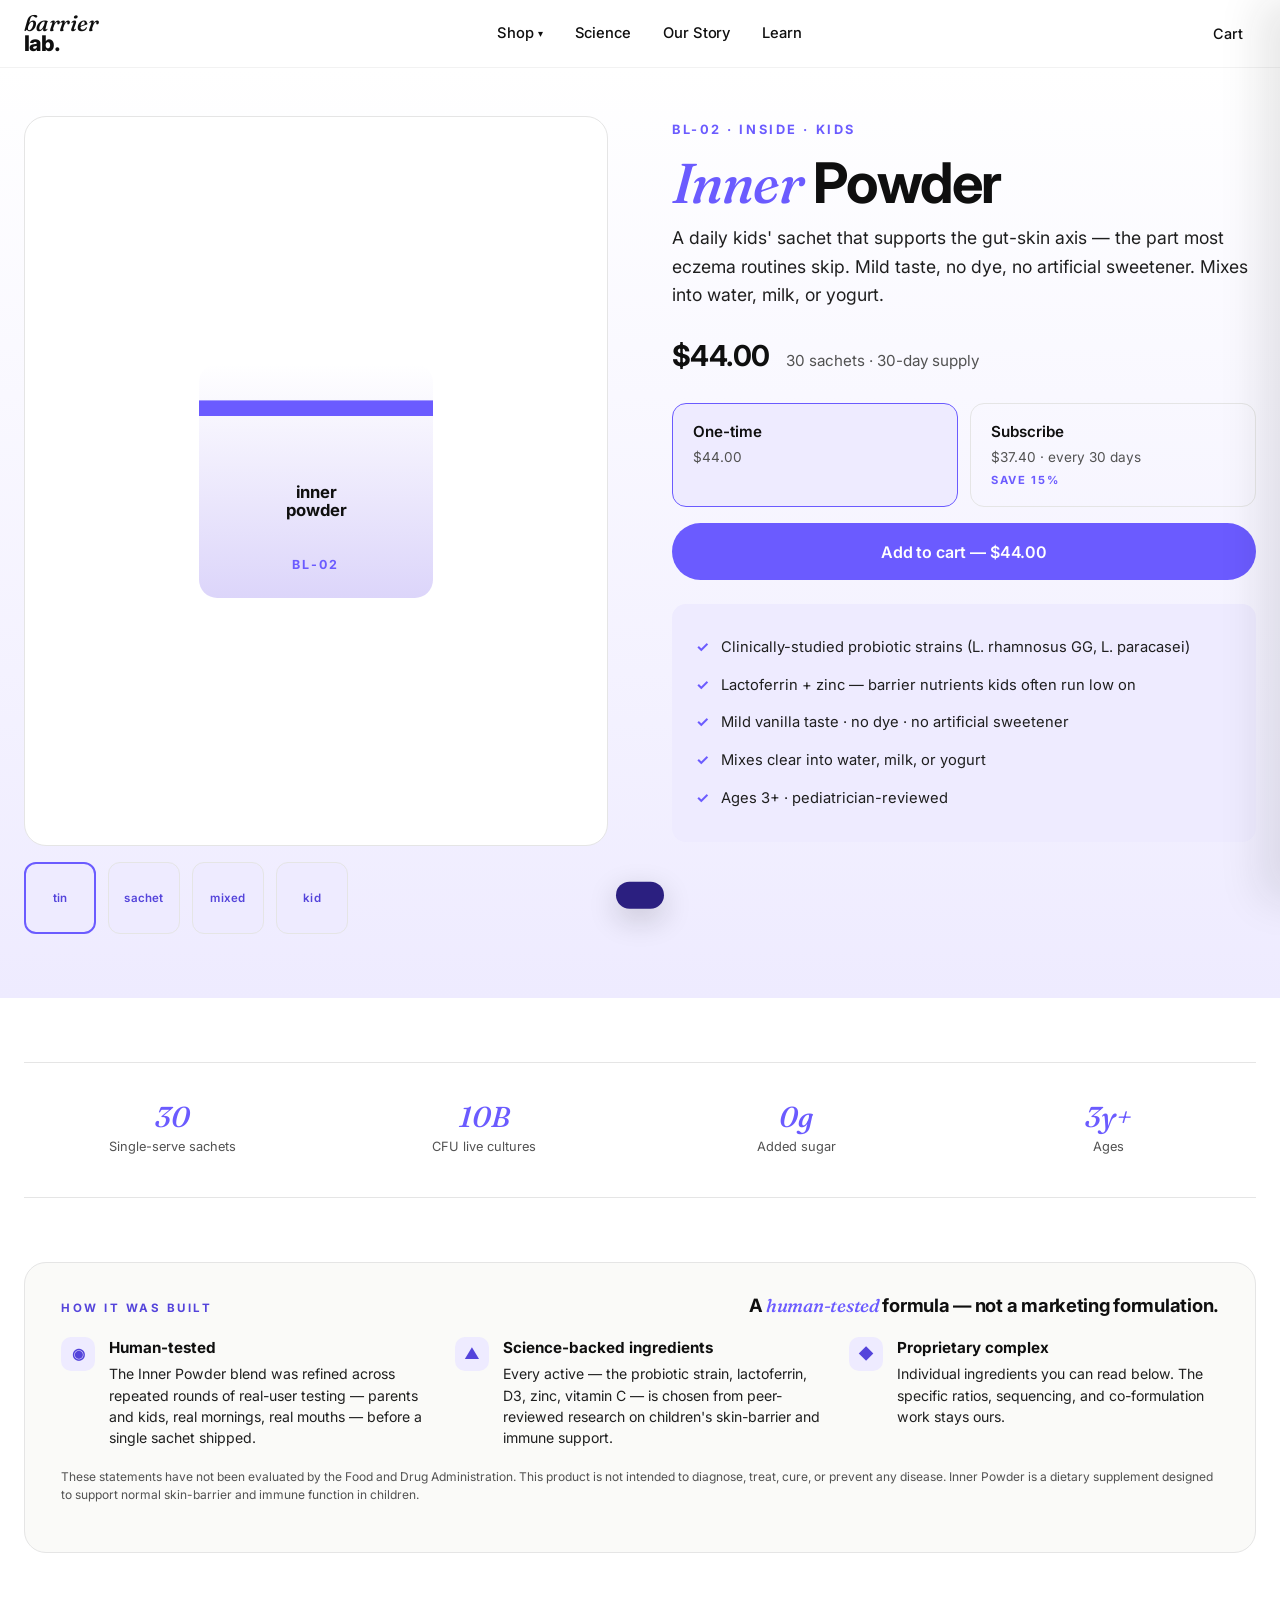
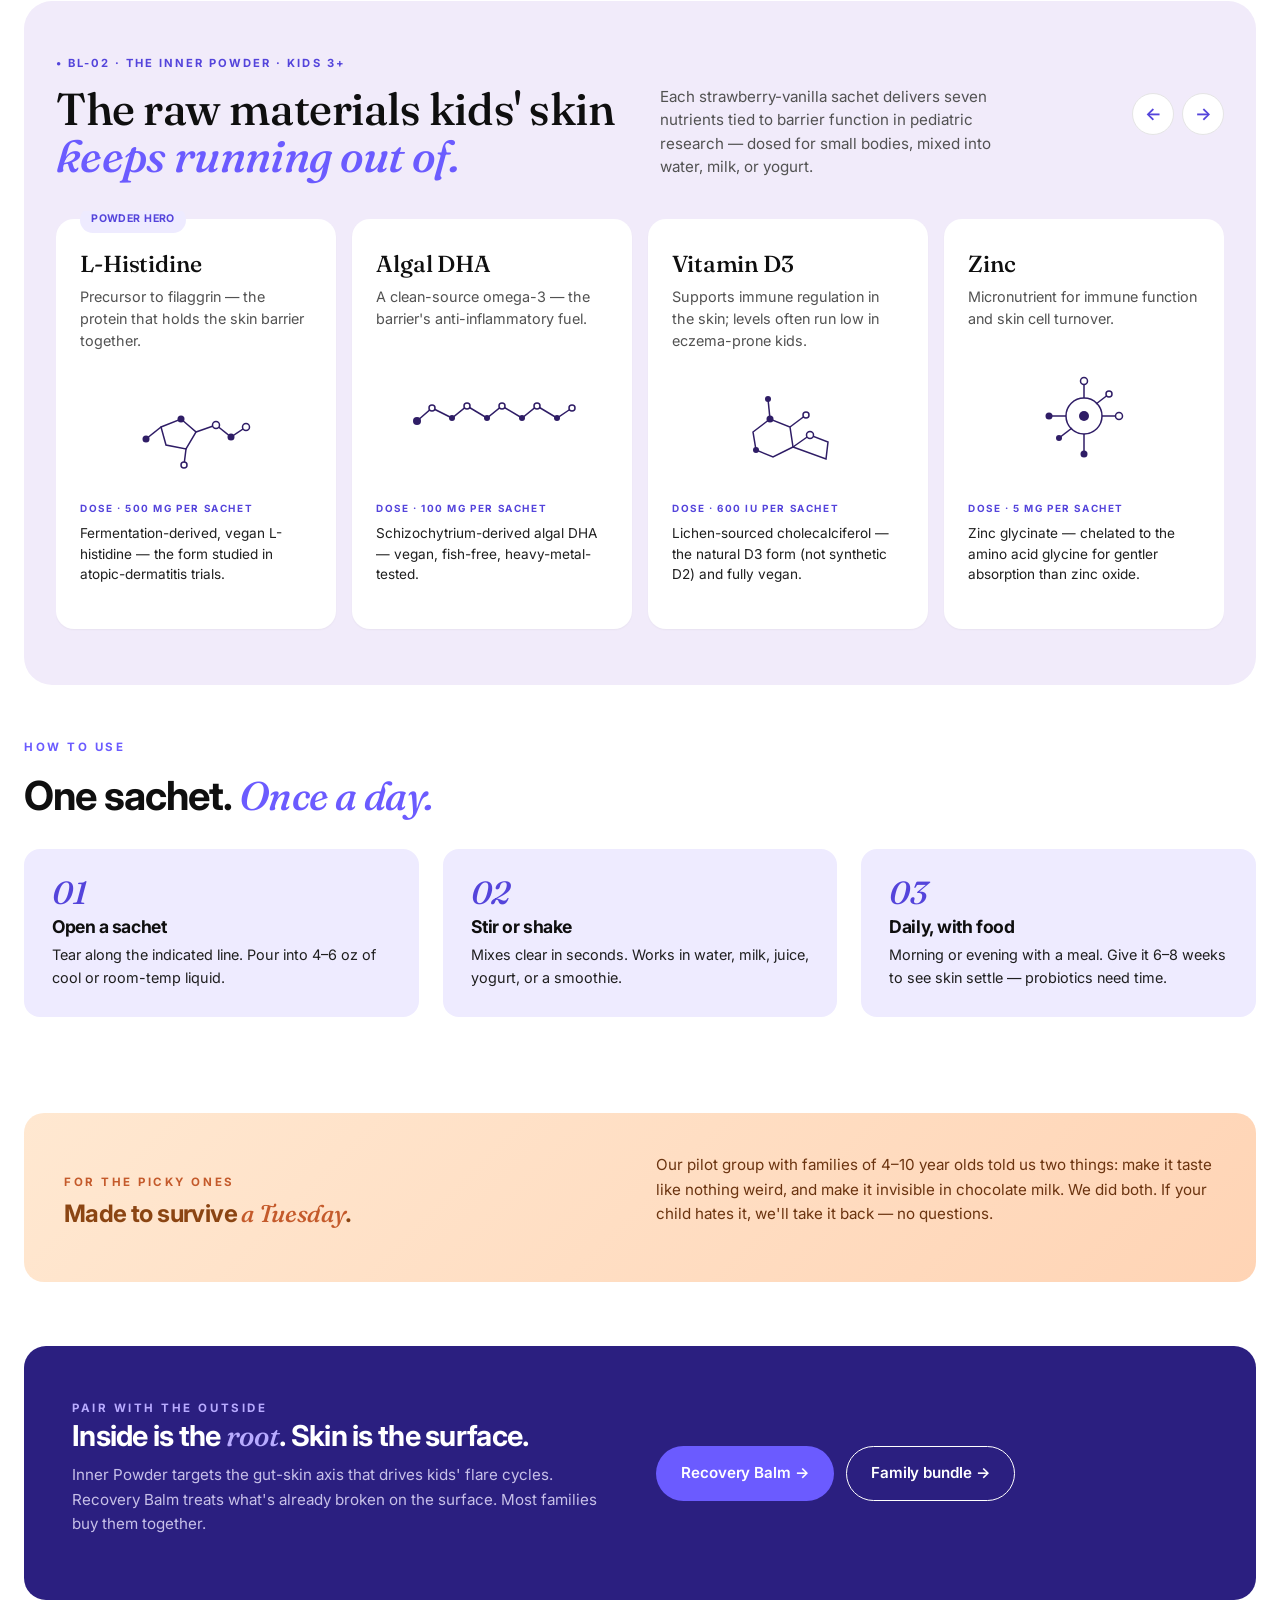
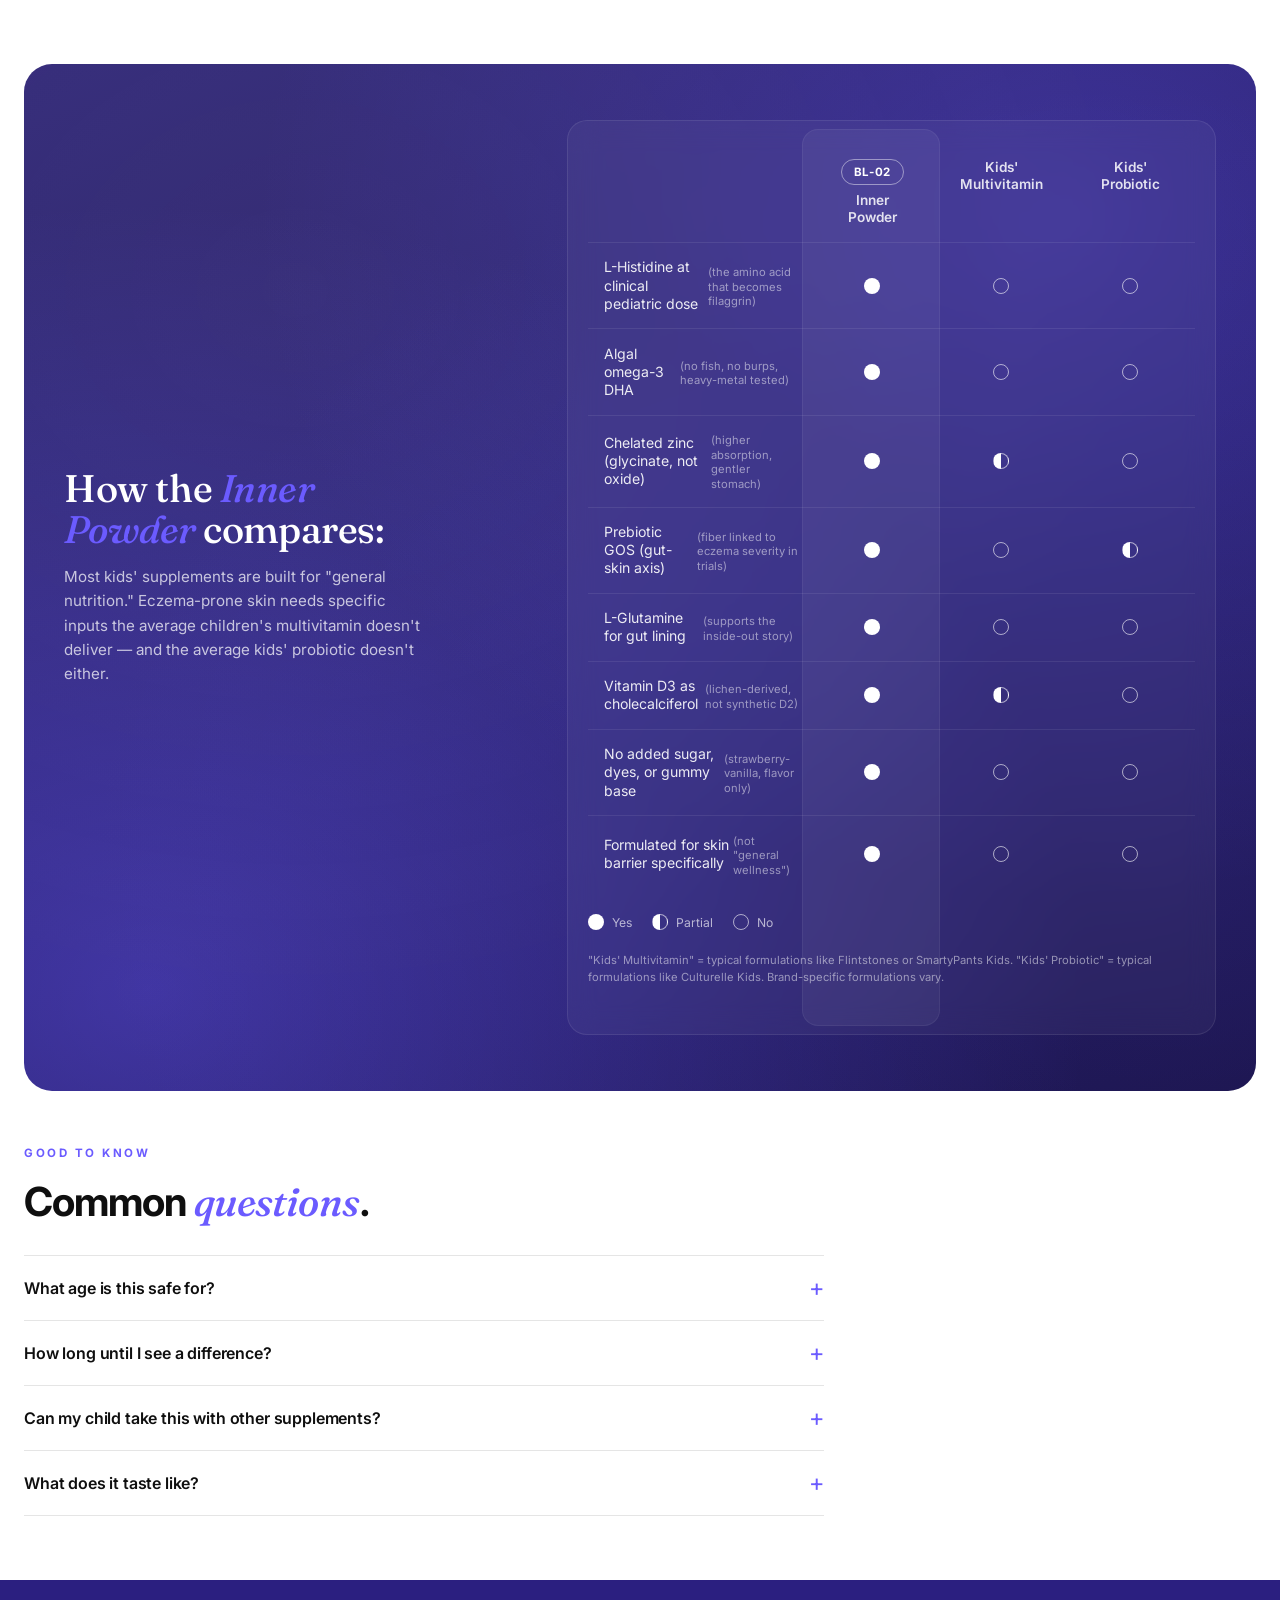
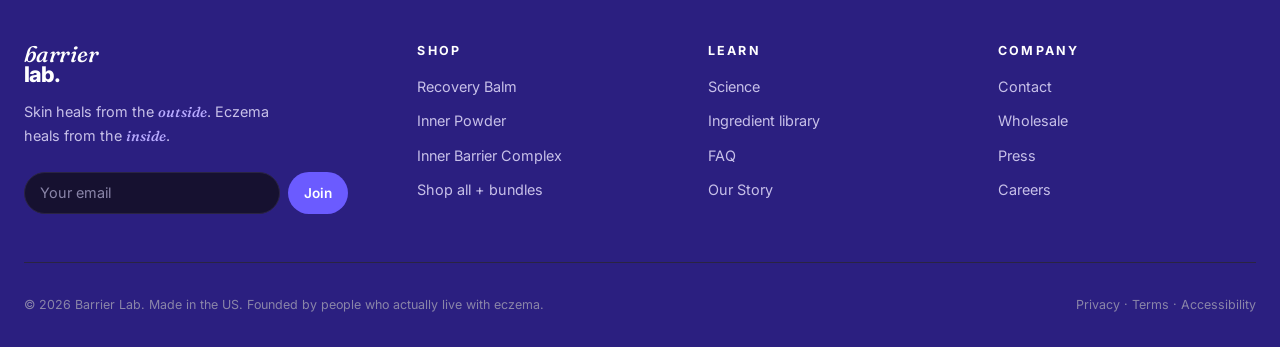
==== inner-powder.html @ 635f3969 "upload with assets folder" ====
<!doctype html>
<html lang="en">
<head>
  <meta charset="utf-8">
  <meta name="viewport" content="width=device-width, initial-scale=1">
  <title>Inner Powder — BL-02 | Barrier Lab</title>
  <meta name="description" content="Inner Powder: 30 single-serve sachets of gut-skin support for kids with eczema-prone skin. Mild taste, no dye, no artificial sweetener.">
  <link rel="icon" type="image/png" href="assets/mark-purple.png">
  <link rel="stylesheet" href="assets/shared.css">
  <style>
    .pdp-hero {
      padding: 3rem 0 4rem;
      background: linear-gradient(180deg, var(--cream) 0%, var(--lavender) 100%);
    }
    .pdp-grid { display: grid; grid-template-columns: 1fr 1fr; gap: 4rem; align-items: start; }
    @media (max-width: 900px) { .pdp-grid { grid-template-columns: 1fr; gap: 2rem; } }

    .pdp-visual-panel {
      background: white;
      border-radius: 22px;
      aspect-ratio: 4 / 5;
      display: flex;
      align-items: center;
      justify-content: center;
      border: 1px solid var(--line);
    }
    .pdp-visual-panel .viz-tin { transform: scale(1.3); }

    .pdp-thumbs { display: flex; gap: 0.75rem; margin-top: 1rem; }
    .pdp-thumb {
      width: 72px; height: 72px; background: var(--lavender);
      border: 1px solid var(--line); border-radius: 12px;
      display: flex; align-items: center; justify-content: center;
      cursor: pointer; font-size: 0.72rem; font-weight: 600;
      color: var(--purple-deep); text-transform: lowercase;
      letter-spacing: 0.02em;
    }
    .pdp-thumb.is-active { border-color: var(--purple); border-width: 2px; }

    .pdp-code { font-size: 0.8rem; font-weight: 700; letter-spacing: 0.2em; color: var(--purple); text-transform: uppercase; }
    .pdp-h1 { font-size: clamp(2.25rem, 4.5vw, 3.5rem); line-height: 1.05; margin: 0.75rem 0; }
    .pdp-h1 em { font-family: 'Fraunces', serif; font-style: italic; font-weight: 500; color: var(--purple); }
    .pdp-subhead { font-size: 1.1rem; color: var(--ink-soft); margin-bottom: 1.5rem; }

    .pdp-price-block { display: flex; align-items: baseline; gap: 1rem; margin-bottom: 1.5rem; }
    .pdp-price { font-size: 1.8rem; font-weight: 700; letter-spacing: -0.02em; }
    .pdp-price-sub { color: var(--muted); font-size: 0.95rem; }

    .pdp-opt { display: grid; grid-template-columns: 1fr 1fr; gap: 0.75rem; margin-bottom: 1rem; }
    .pdp-opt label {
      display: flex; flex-direction: column; gap: 0.2rem;
      padding: 1rem 1.25rem; border: 1.5px solid var(--line);
      border-radius: 14px; cursor: pointer; transition: all 0.15s; position: relative;
    }
    .pdp-opt label:has(input:checked) { border-color: var(--purple); background: var(--lavender); }
    .pdp-opt input { position: absolute; opacity: 0; }
    .pdp-opt .opt-label { font-weight: 600; font-size: 0.95rem; }
    .pdp-opt .opt-price { color: var(--muted); font-size: 0.85rem; }
    .pdp-opt .opt-save { font-size: 0.7rem; color: var(--purple); font-weight: 700; letter-spacing: 0.15em; text-transform: uppercase; }

    .pdp-benefits {
      list-style: none; padding: 1.5rem; margin: 1.5rem 0 0;
      background: var(--lavender); border-radius: 14px;
    }
    .pdp-benefits li { padding: 0.45rem 0; font-size: 0.92rem; color: var(--ink-soft); }
    .pdp-benefits li::before { content: '✓'; color: var(--purple); font-weight: 700; margin-right: 0.75rem; }

    .pdp-strip {
      display: grid; grid-template-columns: repeat(4, 1fr); gap: 1rem;
      padding: 2.5rem 0; border-top: 1px solid var(--line); border-bottom: 1px solid var(--line);
      margin: 4rem 0; text-align: center;
    }
    @media (max-width: 700px) { .pdp-strip { grid-template-columns: repeat(2, 1fr); gap: 1.5rem; } }
    .pdp-strip-item .num {
      font-family: 'Fraunces', serif; font-style: italic; font-weight: 500;
      font-size: 1.8rem; color: var(--purple); line-height: 1;
    }
    .pdp-strip-item .lbl { font-size: 0.8rem; color: var(--muted); margin-top: 0.3rem; }

    .pdp-section { padding: 4rem 0; }
    .pdp-section h2 em { font-family: 'Fraunces', serif; font-style: italic; font-weight: 500; color: var(--purple); }

    .ingredient-grid { display: grid; grid-template-columns: repeat(3, 1fr); gap: 1rem; margin-top: 2rem; }
    @media (max-width: 800px) { .ingredient-grid { grid-template-columns: 1fr; } }
    .ing-card { background: white; border: 1px solid var(--line); border-radius: 16px; padding: 1.5rem; }
    .ing-card h4 { font-size: 1.15rem; font-weight: 700; letter-spacing: -0.01em; color: var(--ink-text); margin: 0.35rem 0 0.5rem; }
    .ing-card p { font-size: 0.9rem; color: var(--muted); margin: 0; }
    .ing-card .role { font-size: 0.7rem; color: var(--purple); letter-spacing: 0.15em; text-transform: uppercase; font-weight: 700; }

    .how-steps { display: grid; grid-template-columns: repeat(3, 1fr); gap: 1.5rem; margin-top: 2rem; }
    @media (max-width: 800px) { .how-steps { grid-template-columns: 1fr; } }
    .how-step { background: var(--lavender); border-radius: 16px; padding: 1.75rem; }
    .how-step .step-num { font-family: 'Fraunces', serif; font-style: italic; font-weight: 500; font-size: 2rem; color: var(--purple-deep); line-height: 1; margin-bottom: 0.5rem; }
    .how-step h4 { font-size: 1.1rem; margin-bottom: 0.4rem; }
    .how-step p { font-size: 0.9rem; color: var(--ink-soft); margin: 0; }

    .pair-callout {
      background: var(--ink); color: var(--cream); border-radius: 22px; padding: 3rem;
      display: grid; grid-template-columns: 1fr 1fr; gap: 2rem; align-items: center; margin: 4rem 0;
    }
    @media (max-width: 800px) { .pair-callout { grid-template-columns: 1fr; } }
    .pair-callout h3 { color: var(--cream); font-size: 1.8rem; margin-bottom: 0.75rem; }
    .pair-callout h3 em { font-family: 'Fraunces', serif; font-style: italic; font-weight: 500; color: var(--purple-light); }
    .pair-callout p { color: #C7C0E8; font-size: 0.95rem; }

    .kids-banner {
      background: linear-gradient(135deg, #FFE8D1 0%, #FFD4B5 100%);
      border-radius: 20px;
      padding: 2.5rem;
      margin: 2rem 0 0;
      display: grid;
      grid-template-columns: 1fr 1fr;
      gap: 2rem;
      align-items: center;
    }
    @media (max-width: 800px) { .kids-banner { grid-template-columns: 1fr; } }
    .kids-banner h3 {
      font-size: 1.5rem;
      color: #8B4513;
    }
    .kids-banner h3 em {
      font-family: 'Fraunces', serif;
      font-style: italic;
      font-weight: 500;
      color: #C45A2B;
    }
    .kids-banner p { color: #6B3410; font-size: 0.95rem; }
  </style>
</head>
<body>

  <section class="pdp-hero">
    <div class="container">
      <div class="pdp-grid">
        <div>
          <div class="pdp-visual-panel">
            <div class="viz-tin">
              <span class="viz-label">inner<br>powder</span>
              <span class="viz-code">BL-02</span>
            </div>
          </div>
          <div class="pdp-thumbs">
            <div class="pdp-thumb is-active">tin</div>
            <div class="pdp-thumb">sachet</div>
            <div class="pdp-thumb">mixed</div>
            <div class="pdp-thumb">kid</div>
          </div>
        </div>

        <div>
          <span class="pdp-code">BL-02 · Inside · Kids</span>
          <h1 class="pdp-h1"><em>Inner</em> Powder</h1>
          <p class="pdp-subhead">A daily kids' sachet that supports the gut-skin axis — the part most eczema routines skip. Mild taste, no dye, no artificial sweetener. Mixes into water, milk, or yogurt.</p>

          <div class="pdp-price-block">
            <span class="pdp-price" id="pdpPrice">$44.00</span>
            <span class="pdp-price-sub">30 sachets · 30-day supply</span>
          </div>

          <div class="pdp-opt">
            <label>
              <input type="radio" name="sub" value="once" checked>
              <span class="opt-label">One-time</span>
              <span class="opt-price">$44.00</span>
            </label>
            <label>
              <input type="radio" name="sub" value="subscribe">
              <span class="opt-label">Subscribe</span>
              <span class="opt-price">$37.40 · every 30 days</span>
              <span class="opt-save">Save 15%</span>
            </label>
          </div>

          <button class="btn btn-primary btn-full btn-lg js-add-to-cart" data-sku="bl-02" id="pdpAdd">Add to cart — $44.00</button>

          <ul class="pdp-benefits">
            <li>Clinically-studied probiotic strains (L. rhamnosus GG, L. paracasei)</li>
            <li>Lactoferrin + zinc — barrier nutrients kids often run low on</li>
            <li>Mild vanilla taste · no dye · no artificial sweetener</li>
            <li>Mixes clear into water, milk, or yogurt</li>
            <li>Ages 3+ · pediatrician-reviewed</li>
          </ul>
        </div>
      </div>
    </div>
  </section>

  <section>
    <div class="container">

      <div class="pdp-strip">
        <div class="pdp-strip-item"><div class="num">30</div><div class="lbl">Single-serve sachets</div></div>
        <div class="pdp-strip-item"><div class="num">10B</div><div class="lbl">CFU live cultures</div></div>
        <div class="pdp-strip-item"><div class="num">0g</div><div class="lbl">Added sugar</div></div>
        <div class="pdp-strip-item"><div class="num">3y+</div><div class="lbl">Ages</div></div>
      </div>

      <!-- Trust strip — how the formula was developed -->
      <div class="trust-strip">
        <div class="trust-head">
          <span class="kicker">How it was built</span>
          <h3>A <em>human-tested</em> formula — not a marketing formulation.</h3>
        </div>
        <div class="trust-grid">
          <div class="trust-cell">
            <div class="ic">◉</div>
            <div class="body">
              <strong>Human-tested</strong>
              The Inner Powder blend was refined across repeated rounds of real-user testing — parents and kids, real mornings, real mouths — before a single sachet shipped.
            </div>
          </div>
          <div class="trust-cell">
            <div class="ic">▲</div>
            <div class="body">
              <strong>Science-backed ingredients</strong>
              Every active — the probiotic strain, lactoferrin, D3, zinc, vitamin C — is chosen from peer-reviewed research on children's skin-barrier and immune support.
            </div>
          </div>
          <div class="trust-cell">
            <div class="ic">◆</div>
            <div class="body">
              <strong>Proprietary complex</strong>
              Individual ingredients you can read below. The specific ratios, sequencing, and co-formulation work stays ours.
            </div>
          </div>
        </div>
        <p class="trust-foot">These statements have not been evaluated by the Food and Drug Administration. This product is not intended to diagnose, treat, cure, or prevent any disease. Inner Powder is a dietary supplement designed to support normal skin-barrier and immune function in children.</p>
      </div>

      <!-- Ingredient grid — horizontal-scroll molecule rail (BL-02) -->
      <div class="ing-scroll is-inside">
        <div class="ing-scroll-head">
          <div>
            <span class="ing-kicker">• BL-02 · The Inner Powder · Kids 3+</span>
            <h2>The raw materials kids' skin <em>keeps running out of.</em></h2>
          </div>
          <p>Each strawberry-vanilla sachet delivers seven nutrients tied to barrier function in pediatric research — dosed for small bodies, mixed into water, milk, or yogurt.</p>
          <div class="ing-scroll-controls">
            <button class="ing-scroll-btn" data-rail="ingTrackBL02" data-dir="-1" aria-label="Scroll left">←</button>
            <button class="ing-scroll-btn" data-rail="ingTrackBL02" data-dir="1" aria-label="Scroll right">→</button>
          </div>
        </div>

        <div class="ing-scroll-track" id="ingTrackBL02">
          <!-- 1. L-Histidine -->
          <div class="ing-mol-card">
            <span class="ing-top-tag">Powder Hero</span>
            <h3>L-Histidine</h3>
            <p class="ing-desc">Precursor to filaggrin — the protein that holds the skin barrier together.</p>
            <div class="mol-stage">
              <svg viewBox="0 0 180 100" width="100%" height="100">
                <g fill="none" stroke-width="1.5">
                  <polygon class="mol-stroke" points="55,50 75,42 90,55 80,72 60,68" fill="#fff"/>
                  <line class="mol-stroke" x1="90" y1="55" x2="110" y2="48"/>
                  <line class="mol-stroke" x1="110" y1="48" x2="125" y2="60"/>
                  <line class="mol-stroke" x1="125" y1="60" x2="140" y2="50"/>
                  <line class="mol-stroke" x1="55" y1="50" x2="40" y2="62"/>
                  <line class="mol-stroke" x1="80" y1="72" x2="78" y2="88"/>
                </g>
                <g>
                  <circle class="mol-fill" cx="75" cy="42" r="3.5"/>
                  <circle class="mol-fill-hollow" cx="110" cy="48" r="3.5"/>
                  <circle class="mol-fill" cx="125" cy="60" r="3.5"/>
                  <circle class="mol-fill-hollow" cx="140" cy="50" r="3.5"/>
                  <circle class="mol-fill" cx="40" cy="62" r="3.5"/>
                  <circle class="mol-fill-hollow" cx="78" cy="88" r="3"/>
                </g>
              </svg>
            </div>
            <p class="ing-label">Dose · 500 mg per sachet</p>
            <p class="ing-form">Fermentation-derived, vegan L-histidine — the form studied in atopic-dermatitis trials.</p>
          </div>

          <!-- 2. Algal DHA -->
          <div class="ing-mol-card">
            <h3>Algal DHA</h3>
            <p class="ing-desc">A clean-source omega-3 — the barrier's anti-inflammatory fuel.</p>
            <div class="mol-stage">
              <svg viewBox="0 0 180 100" width="100%" height="100">
                <g fill="none" stroke-width="1.5">
                  <path class="mol-stroke" d="M15 55 L30 42 L50 52 L65 40 L85 52 L100 40 L120 52 L135 40 L155 52 L170 42" />
                </g>
                <g>
                  <circle class="mol-fill" cx="15" cy="55" r="4"/>
                  <circle class="mol-fill-hollow" cx="30" cy="42" r="3"/>
                  <circle class="mol-fill" cx="50" cy="52" r="3"/>
                  <circle class="mol-fill-hollow" cx="65" cy="40" r="3"/>
                  <circle class="mol-fill" cx="85" cy="52" r="3"/>
                  <circle class="mol-fill-hollow" cx="100" cy="40" r="3"/>
                  <circle class="mol-fill" cx="120" cy="52" r="3"/>
                  <circle class="mol-fill-hollow" cx="135" cy="40" r="3"/>
                  <circle class="mol-fill" cx="155" cy="52" r="3"/>
                  <circle class="mol-fill-hollow" cx="170" cy="42" r="3"/>
                </g>
              </svg>
            </div>
            <p class="ing-label">Dose · 100 mg per sachet</p>
            <p class="ing-form">Schizochytrium-derived algal DHA — vegan, fish-free, heavy-metal-tested.</p>
          </div>

          <!-- 3. Vitamin D3 -->
          <div class="ing-mol-card">
            <h3>Vitamin D3</h3>
            <p class="ing-desc">Supports immune regulation in the skin; levels often run low in eczema-prone kids.</p>
            <div class="mol-stage">
              <svg viewBox="0 0 180 100" width="100%" height="100">
                <g fill="none" stroke-width="1.5">
                  <polygon class="mol-stroke" points="55,55 72,42 92,50 95,70 75,80 58,73" fill="#fff"/>
                  <polygon class="mol-stroke" points="95,70 112,58 130,65 128,82" fill="#fff"/>
                  <line class="mol-stroke" x1="72" y1="42" x2="70" y2="22"/>
                  <line class="mol-stroke" x1="92" y1="50" x2="108" y2="38"/>
                </g>
                <g>
                  <circle class="mol-fill" cx="72" cy="42" r="3.5"/>
                  <circle class="mol-fill-hollow" cx="112" cy="58" r="3.5"/>
                  <circle class="mol-fill" cx="70" cy="22" r="3"/>
                  <circle class="mol-fill-hollow" cx="108" cy="38" r="3"/>
                  <circle class="mol-fill" cx="58" cy="73" r="3"/>
                </g>
              </svg>
            </div>
            <p class="ing-label">Dose · 600 IU per sachet</p>
            <p class="ing-form">Lichen-sourced cholecalciferol — the natural D3 form (not synthetic D2) and fully vegan.</p>
          </div>

          <!-- 4. Zinc -->
          <div class="ing-mol-card">
            <h3>Zinc</h3>
            <p class="ing-desc">Micronutrient for immune function and skin cell turnover.</p>
            <div class="mol-stage">
              <svg viewBox="0 0 180 100" width="100%" height="100">
                <g fill="none" stroke-width="1.5">
                  <circle class="mol-stroke" cx="90" cy="50" r="18"/>
                  <line class="mol-stroke" x1="90" y1="32" x2="90" y2="15"/>
                  <line class="mol-stroke" x1="90" y1="68" x2="90" y2="88"/>
                  <line class="mol-stroke" x1="72" y1="50" x2="55" y2="50"/>
                  <line class="mol-stroke" x1="108" y1="50" x2="125" y2="50"/>
                  <line class="mol-stroke" x1="102" y1="38" x2="115" y2="28"/>
                  <line class="mol-stroke" x1="78" y1="62" x2="65" y2="72"/>
                </g>
                <g>
                  <circle class="mol-fill" cx="90" cy="50" r="5"/>
                  <circle class="mol-fill-hollow" cx="90" cy="15" r="3.5"/>
                  <circle class="mol-fill" cx="55" cy="50" r="3.5"/>
                  <circle class="mol-fill-hollow" cx="125" cy="50" r="3.5"/>
                  <circle class="mol-fill" cx="90" cy="88" r="3.5"/>
                  <circle class="mol-fill-hollow" cx="115" cy="28" r="3"/>
                  <circle class="mol-fill" cx="65" cy="72" r="3"/>
                </g>
              </svg>
            </div>
            <p class="ing-label">Dose · 5 mg per sachet</p>
            <p class="ing-form">Zinc glycinate — chelated to the amino acid glycine for gentler absorption than zinc oxide.</p>
          </div>

          <!-- 5. Biotin -->
          <div class="ing-mol-card">
            <h3>Biotin</h3>
            <p class="ing-desc">B-vitamin involved in the fatty acid synthesis the skin uses for barrier lipids.</p>
            <div class="mol-stage">
              <svg viewBox="0 0 180 100" width="100%" height="100">
                <g fill="none" stroke-width="1.5">
                  <polygon class="mol-stroke" points="50,55 65,40 85,40 90,58 78,75 60,72" fill="#fff"/>
                  <line class="mol-stroke" x1="90" y1="58" x2="110" y2="55"/>
                  <line class="mol-stroke" x1="110" y1="55" x2="128" y2="45"/>
                  <line class="mol-stroke" x1="128" y1="45" x2="148" y2="55"/>
                  <line class="mol-stroke" x1="148" y1="55" x2="165" y2="48"/>
                </g>
                <g>
                  <circle class="mol-fill" cx="65" cy="40" r="3.5"/>
                  <circle class="mol-fill-hollow" cx="85" cy="40" r="3.5"/>
                  <circle class="mol-fill" cx="110" cy="55" r="3.5"/>
                  <circle class="mol-fill-hollow" cx="128" cy="45" r="3.5"/>
                  <circle class="mol-fill" cx="148" cy="55" r="3.5"/>
                  <circle class="mol-fill-hollow" cx="165" cy="48" r="3.5"/>
                </g>
              </svg>
            </div>
            <p class="ing-label">Dose · 75 mcg per sachet</p>
            <p class="ing-form">D-biotin — the naturally active isomer, at a pediatric dose (not the megadoses in beauty gummies).</p>
          </div>

          <!-- 6. L-Glutamine -->
          <div class="ing-mol-card">
            <h3>L-Glutamine</h3>
            <p class="ing-desc">The gut lining's favorite amino acid — supports the skin-gut axis.</p>
            <div class="mol-stage">
              <svg viewBox="0 0 180 100" width="100%" height="100">
                <g fill="none" stroke-width="1.5">
                  <line class="mol-stroke" x1="30" y1="50" x2="50" y2="40"/>
                  <line class="mol-stroke" x1="50" y1="40" x2="70" y2="52"/>
                  <line class="mol-stroke" x1="70" y1="52" x2="90" y2="40"/>
                  <line class="mol-stroke" x1="90" y1="40" x2="110" y2="52"/>
                  <line class="mol-stroke" x1="110" y1="52" x2="130" y2="40"/>
                  <line class="mol-stroke" x1="130" y1="40" x2="150" y2="52"/>
                  <line class="mol-stroke" x1="70" y1="52" x2="70" y2="72"/>
                  <line class="mol-stroke" x1="110" y1="52" x2="110" y2="30"/>
                </g>
                <g>
                  <circle class="mol-fill-hollow" cx="30" cy="50" r="3.5"/>
                  <circle class="mol-fill" cx="50" cy="40" r="3.5"/>
                  <circle class="mol-fill-hollow" cx="70" cy="52" r="3.5"/>
                  <circle class="mol-fill" cx="90" cy="40" r="3.5"/>
                  <circle class="mol-fill-hollow" cx="110" cy="52" r="3.5"/>
                  <circle class="mol-fill" cx="130" cy="40" r="3.5"/>
                  <circle class="mol-fill-hollow" cx="150" cy="52" r="3.5"/>
                  <circle class="mol-fill" cx="70" cy="72" r="3"/>
                  <circle class="mol-fill-hollow" cx="110" cy="30" r="3"/>
                </g>
              </svg>
            </div>
            <p class="ing-label">Dose · 250 mg per sachet</p>
            <p class="ing-form">Fermentation-derived, vegan L-glutamine — the free-form version absorbed straight from the gut.</p>
          </div>

          <!-- 7. Prebiotic GOS -->
          <div class="ing-mol-card">
            <h3>Prebiotic GOS</h3>
            <p class="ing-desc">Galacto-oligosaccharides — food for the friendly gut bacteria linked to eczema severity.</p>
            <div class="mol-stage">
              <svg viewBox="0 0 180 100" width="100%" height="100">
                <g fill="none" stroke-width="1.5">
                  <polygon class="mol-stroke" points="30,55 45,42 62,48 64,66 48,76 32,70" fill="#fff"/>
                  <polygon class="mol-stroke" points="64,66 80,54 96,62 96,80 80,88 66,82" fill="#fff"/>
                  <polygon class="mol-stroke" points="96,62 112,50 128,58 128,76 112,84 96,80" fill="#fff"/>
                  <polygon class="mol-stroke" points="128,58 144,46 160,54" fill="#fff"/>
                </g>
                <g>
                  <circle class="mol-fill" cx="45" cy="42" r="3"/>
                  <circle class="mol-fill-hollow" cx="80" cy="54" r="3"/>
                  <circle class="mol-fill" cx="112" cy="50" r="3"/>
                  <circle class="mol-fill-hollow" cx="144" cy="46" r="3"/>
                </g>
              </svg>
            </div>
            <p class="ing-label">Dose · 2 g per sachet</p>
            <p class="ing-form">Short-chain GOS — the same prebiotic fiber found in human breast milk.</p>
          </div>
        </div>
      </div>

      <div class="pdp-section" style="padding-top:0;">
        <span class="kicker">How to use</span>
        <h2 style="margin-top:1rem;">One sachet. <em>Once a day.</em></h2>
        <div class="how-steps">
          <div class="how-step">
            <div class="step-num">01</div>
            <h4>Open a sachet</h4>
            <p>Tear along the indicated line. Pour into 4–6 oz of cool or room-temp liquid.</p>
          </div>
          <div class="how-step">
            <div class="step-num">02</div>
            <h4>Stir or shake</h4>
            <p>Mixes clear in seconds. Works in water, milk, juice, yogurt, or a smoothie.</p>
          </div>
          <div class="how-step">
            <div class="step-num">03</div>
            <h4>Daily, with food</h4>
            <p>Morning or evening with a meal. Give it 6–8 weeks to see skin settle — probiotics need time.</p>
          </div>
        </div>
      </div>

      <!-- Kids safety/taste reassurance -->
      <div class="kids-banner">
        <div>
          <span class="kicker" style="color:#C45A2B;">For the picky ones</span>
          <h3 style="margin-top:0.5rem;">Made to survive <em>a Tuesday</em>.</h3>
        </div>
        <div>
          <p>Our pilot group with families of 4–10 year olds told us two things: make it taste like nothing weird, and make it invisible in chocolate milk. We did both. If your child hates it, we'll take it back — no questions.</p>
        </div>
      </div>

      <!-- Pair with outside -->
      <div class="pair-callout">
        <div>
          <span class="kicker" style="color:var(--purple-light);">Pair with the outside</span>
          <h3>Inside is the <em>root</em>. Skin is the surface.</h3>
          <p>Inner Powder targets the gut-skin axis that drives kids' flare cycles. Recovery Balm treats what's already broken on the surface. Most families buy them together.</p>
        </div>
        <div style="display:flex; gap:0.75rem; flex-wrap:wrap;">
          <a href="recovery-balm.html" class="btn btn-primary">Recovery Balm →</a>
          <a href="shop.html" class="btn btn-outline" style="color:var(--cream); border-color:var(--cream);">Family bundle →</a>
        </div>
      </div>

      <!-- How the Inner Powder compares -->
      <section class="cmp-stage" style="background:
          radial-gradient(ellipse at 85% 15%, rgba(107,91,255,0.30), transparent 55%),
          radial-gradient(ellipse at 10% 90%, rgba(107,91,255,0.45), transparent 60%),
          linear-gradient(160deg, #322878 0%, #211A5E 55%, #150F3F 100%);">
        <div class="cmp-top">
          <div>
            <h2 class="cmp-title">How the <em>Inner<br/>Powder</em> compares:</h2>
            <p class="cmp-lead">Most kids' supplements are built for "general nutrition." Eczema-prone skin needs specific inputs the average children's multivitamin doesn't deliver — and the average kids' probiotic doesn't either.</p>
          </div>
          <div class="cmp-panel">
            <div class="cmp-highlight-col" style="left: calc(1.7/4.7 * 100%); right: calc(2/4.7 * 100%); top: 0.5rem; bottom: 0.5rem;"></div>
            <div class="cmp-grid">
              <div class="cmp-head cmp-head--label">&nbsp;</div>
              <div class="cmp-head">
                <span class="cmp-chip">BL-02</span>
                <div style="margin-top:0.45rem;">Inner<br/>Powder</div>
              </div>
              <div class="cmp-head">Kids'<br/>Multivitamin</div>
              <div class="cmp-head">Kids'<br/>Probiotic</div>

              <div class="cmp-row">
                <div class="cmp-cell cmp-cell--label">L-Histidine at clinical pediatric dose <small>(the amino acid that becomes filaggrin)</small></div>
                <div class="cmp-cell"><span class="cmp-dot yes"></span></div>
                <div class="cmp-cell"><span class="cmp-dot no"></span></div>
                <div class="cmp-cell"><span class="cmp-dot no"></span></div>
              </div>
              <div class="cmp-row">
                <div class="cmp-cell cmp-cell--label">Algal omega-3 DHA <small>(no fish, no burps, heavy-metal tested)</small></div>
                <div class="cmp-cell"><span class="cmp-dot yes"></span></div>
                <div class="cmp-cell"><span class="cmp-dot no"></span></div>
                <div class="cmp-cell"><span class="cmp-dot no"></span></div>
              </div>
              <div class="cmp-row">
                <div class="cmp-cell cmp-cell--label">Chelated zinc (glycinate, not oxide) <small>(higher absorption, gentler stomach)</small></div>
                <div class="cmp-cell"><span class="cmp-dot yes"></span></div>
                <div class="cmp-cell"><span class="cmp-dot partial"></span></div>
                <div class="cmp-cell"><span class="cmp-dot no"></span></div>
              </div>
              <div class="cmp-row">
                <div class="cmp-cell cmp-cell--label">Prebiotic GOS (gut-skin axis) <small>(fiber linked to eczema severity in trials)</small></div>
                <div class="cmp-cell"><span class="cmp-dot yes"></span></div>
                <div class="cmp-cell"><span class="cmp-dot no"></span></div>
                <div class="cmp-cell"><span class="cmp-dot partial"></span></div>
              </div>
              <div class="cmp-row">
                <div class="cmp-cell cmp-cell--label">L-Glutamine for gut lining <small>(supports the inside-out story)</small></div>
                <div class="cmp-cell"><span class="cmp-dot yes"></span></div>
                <div class="cmp-cell"><span class="cmp-dot no"></span></div>
                <div class="cmp-cell"><span class="cmp-dot no"></span></div>
              </div>
              <div class="cmp-row">
                <div class="cmp-cell cmp-cell--label">Vitamin D3 as cholecalciferol <small>(lichen-derived, not synthetic D2)</small></div>
                <div class="cmp-cell"><span class="cmp-dot yes"></span></div>
                <div class="cmp-cell"><span class="cmp-dot partial"></span></div>
                <div class="cmp-cell"><span class="cmp-dot no"></span></div>
              </div>
              <div class="cmp-row">
                <div class="cmp-cell cmp-cell--label">No added sugar, dyes, or gummy base <small>(strawberry-vanilla, flavor only)</small></div>
                <div class="cmp-cell"><span class="cmp-dot yes"></span></div>
                <div class="cmp-cell"><span class="cmp-dot no"></span></div>
                <div class="cmp-cell"><span class="cmp-dot no"></span></div>
              </div>
              <div class="cmp-row">
                <div class="cmp-cell cmp-cell--label">Formulated for skin barrier specifically <small>(not "general wellness")</small></div>
                <div class="cmp-cell"><span class="cmp-dot yes"></span></div>
                <div class="cmp-cell"><span class="cmp-dot no"></span></div>
                <div class="cmp-cell"><span class="cmp-dot no"></span></div>
              </div>
            </div>
            <div class="cmp-legend">
              <span class="cmp-legend-item"><span class="cmp-dot yes"></span>Yes</span>
              <span class="cmp-legend-item"><span class="cmp-dot partial"></span>Partial</span>
              <span class="cmp-legend-item"><span class="cmp-dot no"></span>No</span>
            </div>
            <p class="cmp-foot">"Kids' Multivitamin" = typical formulations like Flintstones or SmartyPants Kids. "Kids' Probiotic" = typical formulations like Culturelle Kids. Brand-specific formulations vary.</p>
          </div>
        </div>
      </section>

      <div class="pdp-section" style="padding-top:0;">
        <span class="kicker">Good to know</span>
        <h2 style="margin-top:1rem;">Common <em>questions</em>.</h2>
        <div style="max-width:800px; margin-top:2rem;">
          <div class="acc-item">
            <button class="acc-btn">What age is this safe for? <span class="acc-icon">+</span></button>
            <div class="acc-content"><p>Ages 3 and up. Under 3, please talk to your pediatrician — we have a lower-dose formula in development and recommend medical supervision for infants and toddlers.</p></div>
          </div>
          <div class="acc-item">
            <button class="acc-btn">How long until I see a difference? <span class="acc-icon">+</span></button>
            <div class="acc-content"><p>In the clinical literature on LGG + lactoferrin in pediatric eczema, most parents notice fewer flare-ups after 6–8 weeks of daily use. Probiotics take time to colonize — this isn't a rescue product, it's a daily routine.</p></div>
          </div>
          <div class="acc-item">
            <button class="acc-btn">Can my child take this with other supplements? <span class="acc-icon">+</span></button>
            <div class="acc-content"><p>Yes, in almost all cases. If your child is on antibiotics, we recommend spacing them at least 2 hours apart. Always check with your pediatrician if you have specific concerns.</p></div>
          </div>
          <div class="acc-item">
            <button class="acc-btn">What does it taste like? <span class="acc-icon">+</span></button>
            <div class="acc-content"><p>A very mild vanilla. No added sugar, no stevia, no artificial sweetener. Most kids don't notice when mixed into milk, juice, or a smoothie.</p></div>
          </div>
        </div>
      </div>

    </div>
  </section>

  <script src="assets/shared.js"></script>
  <script>
    const radios = document.querySelectorAll('input[name=sub]');
    const priceEl = document.getElementById('pdpPrice');
    const addBtn = document.getElementById('pdpAdd');
    radios.forEach(r => r.addEventListener('change', () => {
      const sub = document.querySelector('input[name=sub]:checked').value === 'subscribe';
      priceEl.textContent = sub ? '$37.40' : '$44.00';
      addBtn.textContent = sub ? 'Add to cart — $37.40 / mo' : 'Add to cart — $44.00';
      addBtn.dataset.subscribe = sub ? 'true' : 'false';
    }));

    // Wire ingredient-scroll prev/next buttons
    document.querySelectorAll('.ing-scroll-btn').forEach(btn => {
      btn.addEventListener('click', () => {
        const track = document.getElementById(btn.dataset.rail);
        if (!track) return;
        const dir = Number(btn.dataset.dir);
        track.scrollBy({ left: dir * (track.clientWidth * 0.85), behavior: 'smooth' });
      });
    });
  </script>
</body>
</html>
---- assets/shared.css ----
/* =======================================================================
   Barrier Lab — Shared stylesheet (v2)
   Used by every page. Edit here to change the whole site.

   Typography rules (tightened):
   - Body copy, buttons, UI, product names  → Inter
   - Serif italic (Fraunces) reserved for:
       (a) Wordmark "barrier"
       (b) One or two emphasis words in big hero headlines
       (c) Decorative numbers (stats)
   - Never use italic serif inside buttons, small copy, thumbnails,
     product tags, or stats smaller than 1.5rem.
   ======================================================================= */

@import url('https://fonts.googleapis.com/css2?family=Fraunces:ital,wght@0,400;0,500;0,600;1,400;1,500;1,600&family=Inter:wght@400;500;600;700;800&display=swap');

:root {
  /* ------------------------------------------------------------
     V2 color system · based on 00-color-swatch guide
     Raw ramps first, then semantic tokens, then legacy aliases.
     ------------------------------------------------------------ */

  /* RAW · Indigo ramp (brand) */
  --ind-50:  #F6F4FF;
  --ind-100: #EEEBFF;
  --ind-200: #DBD4FF;
  --ind-300: #B8ABFF;
  --ind-400: #947EFF;
  --ind-500: #7C6BFF;
  --ind-600: #6B5BFF; /* PRIMARY */
  --ind-700: #5444DB;
  --ind-800: #3F30B0;
  --ind-900: #2B1F80;

  /* RAW · Ink ramp (warm-leaning neutrals) */
  --neut-50:  #FAFAFA;
  --neut-100: #F2F2F2;
  --neut-200: #E5E5E5;
  --neut-300: #D1D1D1;
  --neut-400: #A3A3A3;
  --neut-500: #737373;
  --neut-600: #525252;
  --neut-700: #333333;
  --neut-800: #1A1A1A;
  --neut-900: #0F0F0F;

  /* SEMANTIC · Surfaces */
  --color-bg-default:      #FFFFFF;        /* page + primary surface */
  --color-bg-paper:        #FAFAF8;        /* warm off-white, section break */
  --color-bg-brand-subtle: var(--ind-50);
  --color-bg-brand-soft:   var(--ind-100);
  --color-bg-brand:        var(--ind-600);
  --color-bg-brand-hover:  var(--ind-700);
  --color-bg-brand-press:  var(--ind-800);
  --color-bg-brand-deep:   var(--ind-900);
  --color-bg-inverse:      var(--ind-900); /* dark sections go DEEP INDIGO (not black) */

  /* SEMANTIC · Text */
  --color-text-primary:   var(--ind-900);  /* body copy · deep indigo */
  --color-text-secondary: var(--neut-700); /* supporting copy · warm gray */
  --color-text-muted:     var(--neut-500);
  --color-text-brand:     var(--ind-600);
  --color-text-on-brand:  #FFFFFF;
  --color-text-on-inverse: #FFFFFF;

  /* Legacy aliases → now resolve to the new system */
  --purple:        var(--ind-600);
  --purple-deep:   var(--ind-700);       /* was #4A3FCC → now #5444DB */
  --purple-light:  var(--ind-300);       /* was #A89EE0 → now #B8ABFF */
  --lavender:      var(--ind-100);
  --lavender-deep: var(--ind-200);
  --lavender-soft: var(--ind-50);
  --periwinkle:    var(--ind-400);       /* was #B8B0FF → now #947EFF */
  --cream:         #FFFFFF;
  --cream-deep:    var(--color-bg-paper); /* warm paper #FAFAF8 */
  --ink:           var(--ind-900);        /* deep indigo — for SURFACE bg only (footer, dark sections) */
  --ink-text:      #0F0F0F;               /* V3: body + heading text — near-black for readability */
  --ink-soft:      #1F1F1F;               /* V3 bumped darker: secondary copy */
  --muted:         var(--neut-600);       /* V3 bumped: #525252 for better meta/label contrast */
  --muted-soft:    var(--neut-400);
  --line:          var(--neut-200);
  --line-soft:     var(--neut-100);
  --nav-h: 68px;

  --radius-sm: 10px;
  --radius: 16px;
  --radius-lg: 22px;
  --shadow-card: 0 16px 40px rgba(43, 31, 128, 0.10);
}

*, *::before, *::after { box-sizing: border-box; }
html { scroll-behavior: smooth; }

body {
  margin: 0;
  font-family: 'Inter', -apple-system, BlinkMacSystemFont, 'Helvetica Neue', sans-serif;
  color: var(--ink-text);
  background: var(--cream);
  line-height: 1.6;
  -webkit-font-smoothing: antialiased;
  padding-top: var(--nav-h);
}

a { color: inherit; text-decoration: none; }
a:hover { color: var(--purple); }
img { max-width: 100%; display: block; }

/* ---------- Headings ---------- */
h1, h2, h3, h4 {
  margin: 0;
  font-family: 'Inter', sans-serif;
  font-weight: 700;
  letter-spacing: -0.025em;
  color: var(--ink-text);
  line-height: 1.1;
}
h1 { font-size: clamp(2.5rem, 5vw, 4rem); line-height: 1.04; }
h2 { font-size: clamp(1.8rem, 3.2vw, 2.5rem); line-height: 1.08; }
h3 { font-size: 1.25rem; }
h4 { font-size: 1rem; }

/* Only-valid italic-serif pattern: <em> inside a headline */
h1 em, h2 em, h3 em,
.serif-em {
  font-family: 'Fraunces', Georgia, serif;
  font-style: italic;
  font-weight: 500;
  letter-spacing: -0.015em;
  color: var(--purple);
}

p { margin: 0 0 1rem; }

/* ---------- Layout ---------- */
.container { max-width: 1280px; margin: 0 auto; padding: 0 1.5rem; }
.container-narrow { max-width: 900px; margin: 0 auto; padding: 0 1.5rem; }
.section { padding: 5rem 0; }
.section-tight { padding: 3rem 0; }

/* ---------- Wordmark (barrier / lab.) — stacked ---------- */
.wordmark {
  display: inline-flex;
  flex-direction: column;
  align-items: flex-start;
  line-height: 0.88;
  gap: 0;
}
.wordmark .w-barrier {
  font-family: 'Fraunces', serif;
  font-style: italic;
  font-weight: 500;
  font-size: 1.4rem;
  letter-spacing: -0.01em;
  color: inherit;
  display: block;
}
.wordmark .w-lab {
  font-family: 'Inter', sans-serif;
  font-weight: 800;
  font-size: 1.35rem;
  letter-spacing: -0.04em;
  color: inherit;
  display: block;
}

/* Bigger stacked wordmark for hero / footer moments */
.wordmark-lg .w-barrier { font-size: 2.6rem; }
.wordmark-lg .w-lab { font-size: 2.5rem; }

/* Logo row (typography only) */
.nav-logo-row {
  display: inline-flex;
  align-items: center;
  gap: 0;
}

/* ---------- Nav ---------- */
.nav {
  position: fixed;
  top: 0; left: 0; right: 0;
  height: var(--nav-h);
  background: rgba(255, 255, 255, 0.94);
  backdrop-filter: saturate(180%) blur(14px);
  -webkit-backdrop-filter: saturate(180%) blur(14px);
  border-bottom: 1px solid var(--line-soft);
  z-index: 100;
}
.nav-inner {
  display: flex;
  align-items: center;
  justify-content: space-between;
  height: 100%;
  max-width: 1280px;
  margin: 0 auto;
  padding: 0 1.5rem;
}
.nav-links {
  display: flex;
  gap: 2rem;
  list-style: none;
  margin: 0;
  padding: 0;
  align-items: center;
}
.nav-links > li { position: relative; }
.nav-links a,
.nav-links .nav-link-btn {
  font-family: inherit;
  background: transparent;
  border: 0;
  cursor: pointer;
  font-size: 0.92rem;
  font-weight: 500;
  color: var(--ink-text);
  letter-spacing: -0.005em;
  padding: 0.25rem 0;
  transition: color 0.15s;
  display: inline-flex;
  align-items: center;
  gap: 0.25rem;
}
.nav-links a:hover,
.nav-links .nav-link-btn:hover { color: var(--purple); }
.nav-links a.active { color: var(--purple); }

/* Dropdown (Shop) */
.nav-dd {
  position: absolute;
  top: calc(100% + 14px);
  left: 50%;
  transform: translateX(-50%) translateY(-6px);
  min-width: 300px;
  background: white;
  border: 1px solid var(--line-soft);
  border-radius: var(--radius);
  box-shadow: 0 20px 40px rgba(26,26,26,0.08);
  padding: 0.75rem;
  opacity: 0;
  pointer-events: none;
  transition: all 0.18s ease;
  z-index: 110;
}
.nav-links > li:hover .nav-dd,
.nav-links > li.is-open .nav-dd {
  opacity: 1;
  pointer-events: auto;
  transform: translateX(-50%) translateY(0);
}
.nav-dd::before {
  content: '';
  position: absolute;
  top: -6px; left: 50%;
  transform: translateX(-50%) rotate(45deg);
  width: 10px; height: 10px;
  background: white;
  border-left: 1px solid var(--line-soft);
  border-top: 1px solid var(--line-soft);
}
.nav-dd a {
  display: flex;
  align-items: center;
  gap: 0.85rem;
  padding: 0.65rem 0.75rem;
  border-radius: 10px;
  font-size: 0.92rem;
  transition: background 0.12s, color 0.12s;
}
.nav-dd a:hover { background: var(--lavender); color: var(--purple-deep); }
.nav-dd-chip {
  font-size: 0.62rem;
  font-weight: 700;
  letter-spacing: 0.15em;
  color: var(--purple);
  background: var(--lavender);
  padding: 0.2rem 0.45rem;
  border-radius: 999px;
}
.nav-dd-meta { color: var(--muted); font-size: 0.78rem; }
.nav-dd-hr { border-top: 1px solid var(--line-soft); margin: 0.4rem 0; }
.nav-dd-cta {
  display: flex;
  justify-content: space-between;
  align-items: center;
  padding: 0.65rem 0.75rem;
  margin-top: 0.2rem;
  background: var(--ink);
  color: var(--cream);
  border-radius: 10px;
  font-weight: 600;
  font-size: 0.9rem;
}
.nav-dd-cta:hover { background: var(--purple-deep); color: white; }

.nav-cta { display: flex; align-items: center; gap: 0.75rem; }
.cart-btn {
  position: relative;
  display: inline-flex;
  align-items: center;
  gap: 0.4rem;
  background: transparent;
  border: none;
  cursor: pointer;
  padding: 0.45rem 0.8rem;
  font-family: inherit;
  font-size: 0.9rem;
  font-weight: 500;
  color: var(--ink-text);
  border-radius: 999px;
  transition: background 0.15s;
}
.cart-btn:hover { background: var(--lavender); color: var(--purple-deep); }
.cart-count {
  display: inline-flex;
  align-items: center;
  justify-content: center;
  min-width: 1.2rem;
  height: 1.2rem;
  padding: 0 0.35rem;
  background: var(--purple);
  color: white;
  font-size: 0.7rem;
  font-weight: 700;
  border-radius: 999px;
  line-height: 1;
}
.cart-count.is-empty { display: none; }
.nav-menu-btn {
  display: none;
  background: transparent;
  border: 0;
  cursor: pointer;
  padding: 0.5rem;
  font-size: 1.25rem;
}
@media (max-width: 880px) {
  .nav-links { display: none; }
  .nav-links.is-open {
    display: flex;
    position: fixed;
    top: var(--nav-h);
    left: 0; right: 0;
    flex-direction: column;
    gap: 0;
    background: var(--cream);
    border-bottom: 1px solid var(--line);
    padding: 1rem 1.5rem;
    align-items: stretch;
  }
  .nav-links.is-open > li { padding: 0.75rem 0; border-bottom: 1px solid var(--line-soft); }
  .nav-links.is-open .nav-dd {
    position: static;
    transform: none;
    opacity: 1;
    pointer-events: auto;
    box-shadow: none;
    border: 0;
    padding: 0.5rem 0 0;
    min-width: 0;
    background: transparent;
  }
  .nav-links.is-open .nav-dd::before { display: none; }
  .nav-menu-btn { display: inline-flex; }
}

/* ---------- Buttons ---------- */
.btn {
  display: inline-flex;
  align-items: center;
  justify-content: center;
  gap: 0.5rem;
  padding: 0.9rem 1.5rem;
  border-radius: 999px;
  font-family: inherit;
  font-size: 0.95rem;
  font-weight: 600;
  letter-spacing: -0.005em;
  border: 1px solid transparent;
  cursor: pointer;
  transition: all 0.15s ease;
  text-decoration: none;
  white-space: nowrap;
}
.btn-primary { background: var(--purple); color: white; }
.btn-primary:hover { background: var(--purple-deep); color: white; }
.btn-outline { background: transparent; color: var(--ink-text); border-color: var(--ink-text); }
.btn-outline:hover { background: var(--ink-text); color: var(--cream); }
.btn-ink { background: var(--ink); color: var(--cream); }
.btn-ink:hover { background: var(--purple-deep); color: white; }
.btn-ghost { background: transparent; color: var(--purple-deep); padding: 0.4rem 0.6rem; }
.btn-ghost:hover { color: var(--purple); }
.btn-full { width: 100%; }
.btn-lg { padding: 1.1rem 2rem; font-size: 1rem; }
.btn-sm { padding: 0.6rem 1rem; font-size: 0.85rem; }

/* ---------- Kicker / eyebrow ---------- */
.kicker {
  display: inline-block;
  font-size: 0.72rem;
  font-weight: 700;
  letter-spacing: 0.22em;
  text-transform: uppercase;
  color: var(--purple);
}

/* ---------- Utility ---------- */
.muted { color: var(--muted); }
.text-center { text-align: center; }
.mt-0 { margin-top: 0; } .mt-1 { margin-top: 0.5rem; } .mt-2 { margin-top: 1rem; }
.mt-3 { margin-top: 1.5rem; } .mt-4 { margin-top: 2rem; } .mt-6 { margin-top: 3rem; }
.mb-0 { margin-bottom: 0; } .mb-2 { margin-bottom: 1rem; } .mb-4 { margin-bottom: 2rem; }
.mb-6 { margin-bottom: 3rem; }

/* ---------- Cart drawer ---------- */
.cart-drawer {
  position: fixed;
  top: 0; right: 0;
  width: 420px;
  max-width: 100vw;
  height: 100vh;
  background: var(--cream);
  box-shadow: -20px 0 40px rgba(26,26,26,0.10);
  transform: translateX(100%);
  transition: transform 0.28s ease;
  z-index: 200;
  display: flex;
  flex-direction: column;
}
.cart-drawer.is-open { transform: translateX(0); }
.cart-overlay {
  position: fixed; inset: 0;
  background: rgba(26,26,26,0.45);
  opacity: 0; pointer-events: none;
  transition: opacity 0.2s ease;
  z-index: 199;
}
.cart-overlay.is-open { opacity: 1; pointer-events: auto; }
.cart-header {
  display: flex; align-items: center; justify-content: space-between;
  padding: 1.25rem 1.5rem; border-bottom: 1px solid var(--line-soft);
}
.cart-title { font-size: 1rem; font-weight: 700; letter-spacing: -0.02em; }
.cart-close {
  background: transparent; border: 0;
  font-size: 1.5rem; cursor: pointer;
  color: var(--muted); line-height: 1;
}
.cart-items { flex: 1; overflow-y: auto; padding: 1rem 1.5rem; }
.cart-empty { text-align: center; padding: 3rem 1rem; color: var(--muted); }
.cart-item {
  display: grid;
  grid-template-columns: 60px 1fr auto;
  gap: 1rem; padding: 1rem 0;
  border-bottom: 1px solid var(--line-soft);
}
.cart-item:last-child { border-bottom: 0; }
.cart-item-thumb {
  width: 60px; height: 60px;
  background: var(--lavender);
  border-radius: 10px;
  display: flex; align-items: center; justify-content: center;
  font-weight: 700; font-size: 0.85rem;
  color: var(--purple-deep);
}
.cart-item-name { font-weight: 600; font-size: 0.95rem; }
.cart-item-meta { font-size: 0.8rem; color: var(--muted); }
.cart-qty {
  display: inline-flex; align-items: center; gap: 0.5rem;
  margin-top: 0.4rem; font-size: 0.85rem;
}
.cart-qty button {
  width: 22px; height: 22px; border-radius: 999px;
  border: 1px solid var(--line); background: white;
  cursor: pointer; font-size: 0.85rem; line-height: 1;
}
.cart-item-price { font-weight: 600; font-size: 0.95rem; }
.cart-item-remove {
  background: transparent; border: 0;
  color: var(--muted); font-size: 0.75rem;
  cursor: pointer; margin-top: 0.3rem; padding: 0;
}
.cart-footer {
  padding: 1.25rem 1.5rem;
  border-top: 1px solid var(--line);
  background: var(--cream-deep);
}
.cart-totals {
  display: flex; justify-content: space-between;
  font-size: 0.95rem; margin-bottom: 0.4rem;
}
.cart-total { font-weight: 700; font-size: 1.1rem; }
.cart-note { font-size: 0.75rem; color: var(--muted); margin: 0.4rem 0 1rem; }

/* ---------- Toast ---------- */
.toast {
  position: fixed; bottom: 1.5rem; left: 50%;
  transform: translateX(-50%) translateY(120%);
  background: var(--ink); color: var(--cream);
  padding: 0.85rem 1.5rem; border-radius: 999px;
  font-size: 0.9rem; z-index: 300;
  transition: transform 0.25s ease;
  box-shadow: 0 10px 30px rgba(26,26,26,0.2);
}
.toast.is-shown { transform: translateX(-50%) translateY(0); }

/* ---------- Footer ---------- */
.footer {
  background: var(--ink);
  color: var(--cream);
  padding: 4rem 0 2rem;
}
.footer-top {
  display: grid;
  grid-template-columns: 1.4fr 1fr 1fr 1fr;
  gap: 2rem;
  padding-bottom: 3rem;
  border-bottom: 1px solid #2A2442;
}
@media (max-width: 880px) { .footer-top { grid-template-columns: 1fr 1fr; } }
.footer-col h4 {
  color: var(--cream);
  font-size: 0.78rem; font-weight: 700;
  letter-spacing: 0.18em; text-transform: uppercase;
  margin-bottom: 1rem;
}
.footer-col ul { list-style: none; padding: 0; margin: 0; }
.footer-col li { margin-bottom: 0.55rem; }
.footer-col a {
  color: #C7C0E8;
  font-size: 0.9rem;
  transition: color 0.15s;
}
.footer-col a:hover { color: var(--cream); }
.footer-tagline {
  color: #C7C0E8; font-size: 0.9rem;
  margin: 1rem 0 1.5rem; max-width: 280px;
}
.footer-tagline em {
  font-family: 'Fraunces', serif; font-style: italic; font-weight: 500;
  color: var(--purple-light);
}
.footer-signup { display: flex; gap: 0.5rem; max-width: 320px; }
.footer-signup input {
  flex: 1; padding: 0.7rem 0.95rem; border-radius: 999px;
  border: 1px solid #2A2442; background: #161130; color: var(--cream);
  font-family: inherit; font-size: 0.9rem;
}
.footer-signup input::placeholder { color: #8A85A8; }
.footer-signup button {
  padding: 0.7rem 1rem; border-radius: 999px;
  background: var(--purple); color: white; border: 0;
  font-family: inherit; font-size: 0.85rem; font-weight: 600;
  cursor: pointer;
}
.footer-bottom {
  display: flex; justify-content: space-between;
  padding-top: 2rem; font-size: 0.78rem; color: #8A85A8;
  flex-wrap: wrap; gap: 1rem;
}
.footer-bottom a { color: #8A85A8; }

/* ---------- Card ---------- */
.card {
  background: white;
  border: 1px solid var(--line);
  border-radius: var(--radius-lg);
  overflow: hidden;
  transition: transform 0.15s, box-shadow 0.15s;
}
.card:hover { transform: translateY(-2px); box-shadow: var(--shadow-card); }

/* ---------- Product card ---------- */
.product-card {
  background: white;
  border: 1px solid var(--line);
  border-radius: var(--radius-lg);
  overflow: hidden;
  display: flex;
  flex-direction: column;
  transition: transform 0.15s, box-shadow 0.15s;
  position: relative;
}
.product-card:hover { transform: translateY(-3px); box-shadow: var(--shadow-card); }
.product-card .pc-badge {
  position: absolute; top: 1rem; left: 1rem;
  background: var(--purple);
  color: white;
  font-size: 0.65rem;
  font-weight: 700;
  letter-spacing: 0.15em;
  text-transform: uppercase;
  padding: 0.3rem 0.65rem;
  border-radius: 999px;
  z-index: 2;
}
.product-card .pc-visual {
  aspect-ratio: 1 / 1;
  background: var(--lavender);
  display: flex; align-items: center; justify-content: center;
  position: relative;
  overflow: hidden;
}
.product-card .pc-body { padding: 1.5rem; }
.product-card .pc-code {
  font-size: 0.72rem;
  font-weight: 700;
  color: var(--purple);
  letter-spacing: 0.2em;
}
.product-card .pc-name {
  font-family: 'Inter', sans-serif;
  font-size: 1.2rem;
  font-weight: 700;
  margin: 0.35rem 0 0.25rem;
  letter-spacing: -0.02em;
}
.product-card .pc-tag { font-size: 0.85rem; color: var(--muted); margin-bottom: 0.75rem; line-height: 1.45; }
.product-card .pc-price { font-weight: 700; font-size: 1.05rem; letter-spacing: -0.01em; }
.product-card .pc-sub { font-size: 0.78rem; color: var(--muted); }

/* ---------- CSS product visuals (cleaner, no italic) ---------- */
.viz-wrap {
  width: 200px; height: 220px; position: relative;
  display: flex; align-items: center; justify-content: center;
}

/* Cream jar */
.viz-jar {
  width: 170px; height: 200px; position: relative;
}
.viz-jar::before {
  content: '';
  position: absolute; left: 50%; top: 0; transform: translateX(-50%);
  width: 160px; height: 34px;
  background: var(--ink);
  border-radius: 8px 8px 0 0;
}
.viz-jar::after {
  content: '';
  position: absolute; left: 50%; top: 32px; transform: translateX(-50%);
  width: 170px; height: 168px;
  background: linear-gradient(180deg, #FFFFFF 0%, #EEEBFF 100%);
  border-radius: 12px;
  box-shadow: inset 0 -20px 0 rgba(43, 31, 128, 0.06);
}
.viz-label {
  position: absolute;
  left: 50%; top: 80px;
  transform: translateX(-50%);
  font-family: 'Inter', sans-serif;
  font-weight: 700;
  font-size: 0.8rem;
  letter-spacing: -0.02em;
  color: var(--ink-text);
  z-index: 2;
  text-align: center;
  line-height: 1.1;
  text-transform: lowercase;
}
.viz-code {
  position: absolute;
  left: 50%; bottom: 18px;
  transform: translateX(-50%);
  font-size: 0.6rem;
  font-weight: 700;
  color: var(--purple);
  letter-spacing: 0.2em;
  z-index: 2;
}
/* Kids' tin */
.viz-tin {
  width: 180px; height: 180px;
  position: relative;
  border-radius: 14px;
  background: linear-gradient(180deg, #FFFFFF 0%, #DCD5FA 100%);
}
.viz-tin::before {
  content: '';
  position: absolute; top: 28px; left: 0; right: 0;
  height: 12px; background: var(--purple);
}
.viz-tin .viz-label { top: 92px; }

/* Capsule bottle */
.viz-bottle {
  width: 130px; height: 210px;
  position: relative;
}
.viz-bottle::before {
  content: '';
  position: absolute; left: 50%; top: 0; transform: translateX(-50%);
  width: 84px; height: 32px;
  background: var(--ink);
  border-radius: 6px 6px 2px 2px;
}
.viz-bottle::after {
  content: '';
  position: absolute; left: 50%; top: 30px; transform: translateX(-50%);
  width: 130px; height: 180px;
  background: linear-gradient(180deg, #FFFFFF 0%, #DCD5FA 100%);
  border-radius: 8px;
}
.viz-bottle .viz-label { top: 110px; font-size: 0.78rem; }
.viz-bottle .viz-code { bottom: 26px; }

/* ---------- Accordion ---------- */
.acc-item { border-top: 1px solid var(--line); }
.acc-item:last-child { border-bottom: 1px solid var(--line); }
.acc-btn {
  width: 100%;
  display: flex; justify-content: space-between; align-items: center;
  padding: 1.25rem 0;
  background: transparent; border: 0;
  cursor: pointer;
  font-family: inherit;
  font-size: 1rem; font-weight: 600;
  color: var(--ink-text); text-align: left;
  letter-spacing: -0.01em;
}
.acc-icon { font-size: 1.5rem; color: var(--purple); line-height: 1; font-weight: 400; }
.acc-content {
  max-height: 0; overflow: hidden;
  transition: max-height 0.3s ease;
  color: var(--muted); font-size: 0.95rem; line-height: 1.65;
}
.acc-content.is-open { max-height: 600px; padding-bottom: 1.25rem; }

/* ---------- Hero ---------- */
.hero {
  min-height: 80vh;
  display: flex;
  align-items: center;
  padding: 4rem 0;
  position: relative;
  overflow: hidden;
}
.hero-grid {
  display: grid;
  grid-template-columns: 1.15fr 1fr;
  gap: 4rem;
  align-items: center;
  width: 100%;
}
@media (max-width: 980px) { .hero-grid { grid-template-columns: 1fr; gap: 2rem; } }
.hero h1 {
  font-size: clamp(2.75rem, 5.5vw, 5rem);
  letter-spacing: -0.035em;
  margin-bottom: 1.5rem;
  line-height: 1.02;
}
.hero .lede {
  font-size: 1.1rem;
  color: var(--ink-soft);
  margin-bottom: 2rem;
  max-width: 480px;
  line-height: 1.55;
}
.hero-ctas { display: flex; gap: 0.75rem; flex-wrap: wrap; }

/* ---------- Big type moment (Seed-inspired) ---------- */
.big-type {
  padding: 7rem 0;
  text-align: center;
  background: var(--cream);
}
.big-type h2 {
  font-size: clamp(2.5rem, 6vw, 5.5rem);
  line-height: 1;
  letter-spacing: -0.04em;
  max-width: 1000px;
  margin: 0 auto;
}
.big-type h2 em {
  font-family: 'Fraunces', serif;
  font-style: italic;
  font-weight: 500;
  color: var(--purple);
  letter-spacing: -0.02em;
}
.big-type p { margin-top: 2rem; color: var(--muted); max-width: 600px; margin-left: auto; margin-right: auto; }

/* ---------- Full-width image block ---------- */
.fullbleed {
  width: 100%;
  aspect-ratio: 21 / 9;
  background: linear-gradient(135deg, var(--lavender) 0%, var(--purple-light) 100%);
  display: flex;
  align-items: center;
  justify-content: center;
}

/* ---------- Form field base ---------- */
input[type="email"], input[type="text"] {
  font-family: inherit;
}

/* ---------- Page header banner ---------- */
.page-banner {
  padding: 4rem 0 3rem;
  background: linear-gradient(180deg, var(--cream) 0%, var(--lavender) 100%);
}
.page-banner h1 { font-size: clamp(2.25rem, 4.5vw, 3.75rem); margin: 0.75rem 0 1rem; }
.page-banner p { max-width: 560px; font-size: 1.05rem; color: var(--ink-soft); }

/* ---------- Horizontal-scroll ingredient rail (Seed-inspired) ---------- */
.rail {
  padding: 5rem 0 6rem;
  background: white;
  position: relative;
  overflow: hidden;
}
.rail-head {
  display: flex;
  justify-content: space-between;
  align-items: end;
  gap: 2rem;
  padding-bottom: 2rem;
  flex-wrap: wrap;
}
.rail-head h2 {
  font-size: clamp(1.9rem, 3.5vw, 2.75rem);
  max-width: 640px;
  line-height: 1.1;
}
.rail-head h2 em { font-family: 'Fraunces', serif; font-style: italic; font-weight: 500; color: var(--purple); }
.rail-head p { color: var(--muted); font-size: 0.95rem; max-width: 340px; margin: 0; }
.rail-controls { display: inline-flex; gap: 0.5rem; align-self: center; }
.rail-btn {
  width: 42px; height: 42px;
  border-radius: 50%;
  background: var(--lavender);
  border: 1px solid var(--line);
  color: var(--purple-deep);
  cursor: pointer;
  font-size: 1.15rem;
  font-weight: 600;
  display: inline-flex; align-items: center; justify-content: center;
  transition: background 0.15s, color 0.15s;
  font-family: inherit;
  line-height: 1;
}
.rail-btn:hover { background: var(--purple); color: white; border-color: var(--purple); }
.rail-btn:disabled { opacity: 0.4; cursor: not-allowed; }

.rail-track {
  display: flex;
  gap: 1.25rem;
  overflow-x: auto;
  scroll-snap-type: x mandatory;
  padding: 0.5rem 0 1.5rem;
  scrollbar-width: thin;
  scrollbar-color: var(--lavender-deep) transparent;
  -webkit-overflow-scrolling: touch;
  /* Extend bleed to the right edge so the rail runs off-screen like Seed */
  margin-right: calc(-1 * ((100vw - 1280px) / 2 + 1.5rem));
}
@media (max-width: 1280px) { .rail-track { margin-right: -1.5rem; } }
.rail-track::-webkit-scrollbar { height: 8px; }
.rail-track::-webkit-scrollbar-thumb { background: var(--lavender-deep); border-radius: 4px; }
.rail-track::-webkit-scrollbar-track { background: transparent; }

.rail-card {
  flex: 0 0 280px;
  scroll-snap-align: start;
  background: var(--lavender-soft);
  border: 1px solid var(--line);
  border-radius: var(--radius-lg);
  padding: 1.75rem;
  display: flex;
  flex-direction: column;
  gap: 0.85rem;
  transition: transform 0.15s, box-shadow 0.15s;
}
.rail-card:hover { transform: translateY(-3px); box-shadow: var(--shadow-card); }
.rail-molecule {
  width: 90px; height: 90px;
  border-radius: 50%;
  background: radial-gradient(circle at 30% 25%, white 0%, var(--lavender) 50%, var(--lavender-deep) 100%);
  border: 1px solid var(--line);
  position: relative;
  display: flex; align-items: center; justify-content: center;
  font-family: 'Fraunces', serif; font-style: italic; font-weight: 500;
  font-size: 1.5rem;
  color: var(--purple-deep);
}
.rail-molecule::before,
.rail-molecule::after {
  content: '';
  position: absolute;
  width: 16px; height: 16px;
  border-radius: 50%;
  background: var(--purple);
  opacity: 0.7;
}
.rail-molecule::before { top: 8px; right: 10px; background: var(--purple-light); }
.rail-molecule::after { bottom: 12px; left: 8px; background: var(--purple-deep); }
.rail-badge {
  display: inline-block;
  font-size: 0.65rem; font-weight: 700;
  letter-spacing: 0.18em; text-transform: uppercase;
  color: var(--purple);
  background: white;
  border: 1px solid var(--lavender-deep);
  padding: 0.25rem 0.6rem;
  border-radius: 999px;
  align-self: flex-start;
}
.rail-card h4 {
  font-family: 'Inter', sans-serif;
  font-size: 1.15rem;
  font-weight: 700;
  letter-spacing: -0.015em;
  margin: 0;
}
.rail-card .rail-dose {
  font-size: 0.72rem;
  font-weight: 700;
  letter-spacing: 0.15em;
  text-transform: uppercase;
  color: var(--muted);
}
.rail-card p {
  font-size: 0.9rem;
  color: var(--ink-soft);
  line-height: 1.55;
  margin: 0;
}
.rail-card .rail-source {
  font-size: 0.75rem;
  color: var(--muted);
  margin-top: auto;
  padding-top: 0.75rem;
  border-top: 1px dashed var(--line);
}

/* =======================================================================
   Ingredient molecule grid — horizontal-scroll version (PDP)
   Based on Barrier Lab - Ingredients Grid.html, ported to one scrolling rail
   ======================================================================= */
.ing-scroll {
  position: relative;
  background: var(--cream-deep);
  border-radius: 28px;
  padding: 3rem 2rem 2.5rem;
  margin: 3rem 0;
}
.ing-scroll-head {
  display: grid;
  grid-template-columns: 1.3fr 1fr auto;
  gap: 2rem;
  align-items: end;
  margin-bottom: 2rem;
}
@media (max-width: 900px) {
  .ing-scroll-head { grid-template-columns: 1fr; gap: 1rem; }
}
.ing-scroll-head .ing-kicker {
  display: inline-block;
  font-size: 0.7rem;
  letter-spacing: 0.18em;
  font-weight: 700;
  color: var(--purple-deep);
  margin-bottom: 0.75rem;
  text-transform: uppercase;
}
.ing-scroll-head h2 {
  font-family: 'Fraunces', serif;
  font-weight: 500;
  font-size: clamp(1.9rem, 3.5vw, 2.9rem);
  line-height: 1.05;
  letter-spacing: -0.01em;
  margin: 0;
}
.ing-scroll-head h2 em {
  font-family: 'Fraunces', serif;
  font-style: italic;
  font-weight: 500;
  color: var(--purple);
}
.ing-scroll-head p {
  color: var(--muted);
  font-size: 0.95rem;
  line-height: 1.55;
  margin: 0;
  max-width: 34ch;
}
.ing-scroll-track {
  display: flex;
  gap: 1rem;
  overflow-x: auto;
  scroll-snap-type: x mandatory;
  -webkit-overflow-scrolling: touch;
  padding: 0.5rem 0 1rem;
  scrollbar-width: thin;
  scrollbar-color: var(--lavender-deep) transparent;
}
.ing-scroll-track::-webkit-scrollbar { height: 8px; }
.ing-scroll-track::-webkit-scrollbar-thumb { background: var(--lavender-deep); border-radius: 4px; }
.ing-scroll-track::-webkit-scrollbar-track { background: transparent; }

.ing-mol-card {
  background: white;
  border-radius: 18px;
  padding: 1.75rem 1.5rem;
  flex: 0 0 280px;
  scroll-snap-align: start;
  display: flex;
  flex-direction: column;
  position: relative;
  box-shadow: 0 1px 2px rgba(26, 26, 26, 0.04);
  min-height: 400px;
}
.ing-mol-card .ing-top-tag {
  position: absolute;
  top: -12px;
  left: 1.5rem;
  display: inline-flex;
  align-items: center;
  padding: 0.28rem 0.7rem;
  background: var(--lavender);
  color: var(--purple-deep);
  border-radius: 999px;
  font-size: 0.66rem;
  font-weight: 700;
  letter-spacing: 0.04em;
  text-transform: uppercase;
}
.ing-mol-card h3 {
  font-family: 'Fraunces', serif;
  font-weight: 500;
  font-size: 1.45rem;
  line-height: 1.15;
  letter-spacing: -0.005em;
  margin: 0.25rem 0 0.55rem;
}
.ing-mol-card .ing-desc {
  color: var(--muted);
  font-size: 0.9rem;
  line-height: 1.5;
  margin-bottom: 0.9rem;
}
.ing-mol-card .mol-stage {
  flex: 1;
  display: flex;
  align-items: center;
  justify-content: center;
  min-height: 110px;
  margin: 0.4rem 0 0.8rem;
}
.ing-mol-card .ing-label {
  font-size: 0.62rem;
  letter-spacing: 0.16em;
  font-weight: 700;
  color: var(--purple-deep);
  text-transform: uppercase;
  margin: 0.4rem 0 0.4rem;
}
.ing-mol-card .ing-form {
  color: var(--ink-soft);
  font-size: 0.85rem;
  line-height: 1.5;
}

/* Molecule SVG colors — unified across all three products */
.mol-stroke { stroke: #2F1D66; }
.mol-fill { fill: #2F1D66; }
.mol-fill-hollow { fill: #fff; stroke: #2F1D66; stroke-width: 1.5; }

.ing-scroll-controls {
  display: inline-flex;
  gap: 0.5rem;
  align-self: center;
}
.ing-scroll-btn {
  width: 42px; height: 42px;
  border-radius: 50%;
  background: white;
  border: 1px solid var(--line);
  color: var(--purple-deep);
  cursor: pointer;
  font-size: 1.1rem;
  font-weight: 600;
  font-family: inherit;
  line-height: 1;
  display: inline-flex; align-items: center; justify-content: center;
  transition: background 0.15s, color 0.15s, border-color 0.15s;
}
.ing-scroll-btn:hover {
  background: var(--purple);
  color: white;
  border-color: var(--purple);
}
.ing-scroll-btn:disabled { opacity: 0.35; cursor: not-allowed; }

/* Inner-powder and Inner-barrier sections have a deeper lavender bg */
.ing-scroll.is-inside { background: #F1EBFA; }

/* =======================================================================
   Seed-style dark compare module — used on all 3 PDPs
   Based on Barrier Lab - Comparison Tables.html
   ======================================================================= */
.cmp-stage {
  position: relative;
  border-radius: 28px;
  overflow: hidden;
  padding: 3.5rem 2.5rem;
  color: #fff;
  background:
    radial-gradient(ellipse at 85% 15%, rgba(107,91,255,0.40), transparent 55%),
    radial-gradient(ellipse at 10% 90%, rgba(74,63,204,0.55), transparent 60%),
    linear-gradient(160deg, #2A2270 0%, #1B1545 55%, #100B30 100%);
  margin: 3rem 0;
}
.cmp-stage::before {
  content: "";
  position: absolute;
  inset: -20%;
  background:
    radial-gradient(ellipse at 30% 30%, rgba(255,255,255,0.05), transparent 50%),
    radial-gradient(ellipse at 80% 70%, rgba(107,91,255,0.15), transparent 55%);
  pointer-events: none;
}
.cmp-top {
  display: grid;
  grid-template-columns: 1fr 1.4fr;
  gap: 2.5rem;
  align-items: center;
  position: relative;
}
@media (max-width: 900px) {
  .cmp-top { grid-template-columns: 1fr; gap: 1.5rem; }
}
.cmp-title {
  font-family: 'Fraunces', serif;
  font-weight: 500;
  font-size: clamp(1.8rem, 3vw, 2.6rem);
  line-height: 1.05;
  letter-spacing: -0.01em;
  color: #fff;
  margin: 0;
}
.cmp-title em { font-style: italic; }
.cmp-lead {
  color: rgba(255,255,255,0.72);
  font-size: 0.95rem;
  line-height: 1.6;
  max-width: 36ch;
  margin: 1rem 0 0;
}
.cmp-panel {
  position: relative;
  background: rgba(255,255,255,0.045);
  border: 1px solid rgba(255,255,255,0.085);
  backdrop-filter: blur(14px);
  -webkit-backdrop-filter: blur(14px);
  border-radius: 20px;
  padding: 1.5rem 1.25rem 2rem;
}
.cmp-highlight-col {
  position: absolute;
  top: 0; bottom: 0;
  background: rgba(255,255,255,0.05);
  border-radius: 16px;
  pointer-events: none;
  border: 1px solid rgba(255,255,255,0.06);
}
.cmp-grid {
  display: grid;
  grid-template-columns: 1.7fr 1fr 1fr 1fr;
  gap: 0;
  position: relative;
}
.cmp-head {
  position: relative;
  padding: 0.85rem 0.4rem 1rem;
  text-align: center;
  font-size: 0.85rem;
  font-weight: 600;
  color: rgba(255,255,255,0.85);
  line-height: 1.25;
}
.cmp-head--label { text-align: left; padding-left: 1rem; }
.cmp-chip {
  display: inline-block;
  padding: 0.3rem 0.75rem;
  border-radius: 999px;
  border: 1px solid rgba(255,255,255,0.45);
  color: #fff;
  font-weight: 700;
  font-size: 0.72rem;
  letter-spacing: 0.05em;
}
.cmp-row { display: contents; }
.cmp-cell {
  padding: 0.95rem 0.4rem;
  border-top: 1px solid rgba(255,255,255,0.08);
  display: flex;
  align-items: center;
  justify-content: center;
  font-size: 0.88rem;
}
.cmp-cell--label {
  justify-content: flex-start;
  padding-left: 1rem;
  color: rgba(255,255,255,0.9);
  text-align: left;
  line-height: 1.3;
}
.cmp-cell--label small {
  display: block;
  font-size: 0.7rem;
  color: rgba(255,255,255,0.5);
  margin-top: 0.15rem;
}
.cmp-dot { width: 16px; height: 16px; border-radius: 50%; }
.cmp-dot.yes { background: #fff; }
.cmp-dot.no { border: 1.5px solid rgba(255,255,255,0.6); background: transparent; }
.cmp-dot.partial {
  background: linear-gradient(90deg, #fff 50%, transparent 50%);
  border: 1.5px solid rgba(255,255,255,0.6);
}
.cmp-legend {
  display: flex;
  gap: 1.25rem;
  align-items: center;
  font-size: 0.76rem;
  color: rgba(255,255,255,0.65);
  margin-top: 1.25rem;
  flex-wrap: wrap;
}
.cmp-legend-item { display: inline-flex; gap: 0.5rem; align-items: center; }
.cmp-foot {
  margin-top: 1.25rem;
  font-size: 0.7rem;
  color: rgba(255,255,255,0.5);
  line-height: 1.5;
}
@media (max-width: 780px) {
  .cmp-stage { padding: 2rem 1.25rem; border-radius: 20px; }
  .cmp-grid { grid-template-columns: 1.5fr 0.9fr 0.9fr 0.9fr; }
  .cmp-cell--label { padding-left: 0.5rem; font-size: 0.78rem; }
  .cmp-cell { padding: 0.75rem 0.2rem; }
  .cmp-head { font-size: 0.72rem; padding: 0.5rem 0.2rem 0.75rem; }
}

/* ---------- Trust strip (V3) — credibility row on PDPs ---------- */
.trust-strip {
  background: var(--color-bg-paper);
  border: 1px solid var(--line);
  border-radius: var(--radius-lg);
  padding: 2rem 2.25rem;
  margin: 3rem 0;
}
.trust-head {
  display: flex;
  align-items: baseline;
  justify-content: space-between;
  gap: 1.5rem;
  flex-wrap: wrap;
  margin-bottom: 1.25rem;
}
.trust-head .kicker { color: var(--purple-deep); }
.trust-head h3 {
  font-size: 1.15rem;
  font-family: 'Inter', sans-serif;
  font-weight: 700;
  letter-spacing: -0.015em;
  color: var(--ink-text);
  margin: 0;
}
.trust-head h3 em {
  font-family: 'Fraunces', serif;
  font-style: italic;
  font-weight: 500;
  color: var(--purple);
}
.trust-grid {
  display: grid;
  grid-template-columns: repeat(3, 1fr);
  gap: 1.5rem;
}
@media (max-width: 780px) {
  .trust-grid { grid-template-columns: 1fr; gap: 1rem; }
  .trust-strip { padding: 1.5rem; }
}
.trust-cell {
  display: flex;
  gap: 0.9rem;
  align-items: flex-start;
}
.trust-cell .ic {
  width: 34px; height: 34px;
  min-width: 34px;
  border-radius: 10px;
  background: var(--ind-100);
  color: var(--purple-deep);
  display: flex; align-items: center; justify-content: center;
  font-weight: 700;
  font-size: 0.95rem;
}
.trust-cell .body {
  color: var(--ink-soft);
  font-size: 0.88rem;
  line-height: 1.5;
}
.trust-cell .body strong {
  display: block;
  color: var(--ink-text);
  font-size: 0.95rem;
  font-weight: 700;
  margin-bottom: 0.2rem;
}
.trust-foot {
  margin-top: 1.25rem;
  font-size: 0.75rem;
  color: var(--muted);
  line-height: 1.5;
}
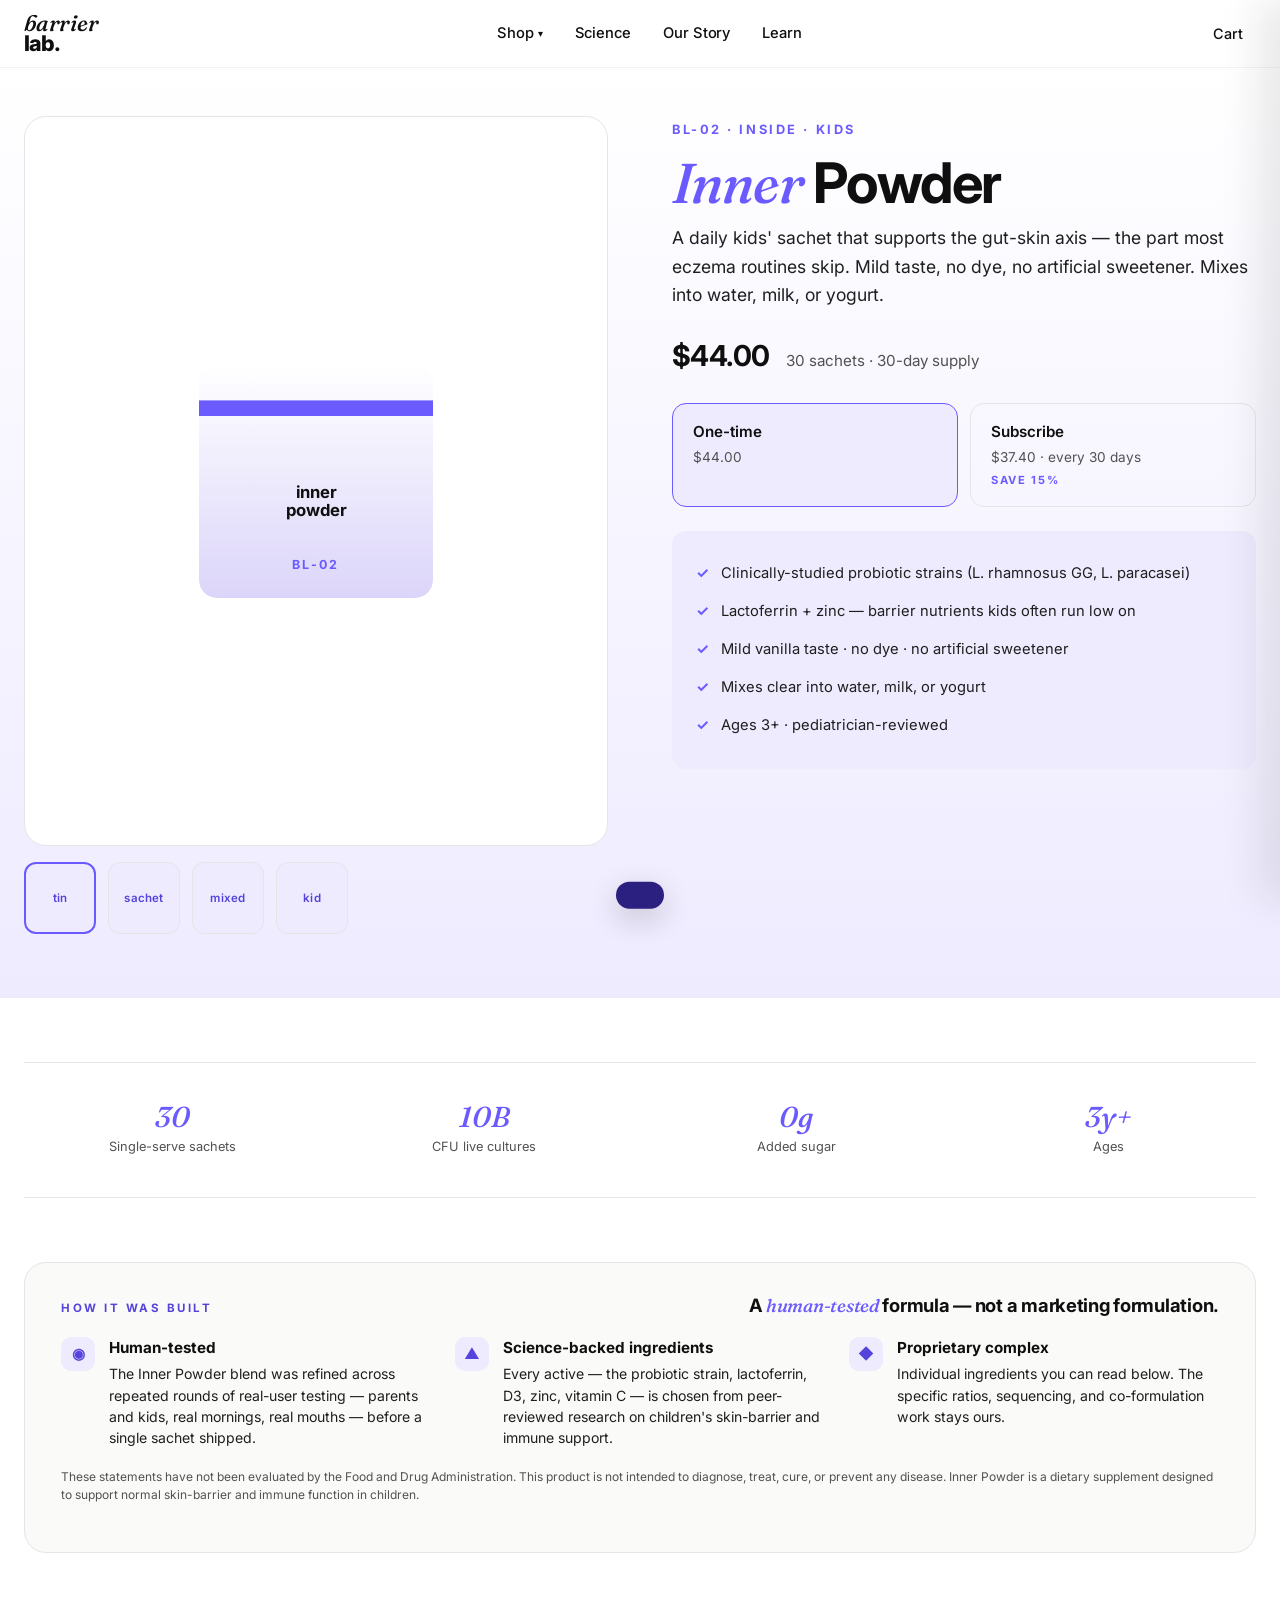
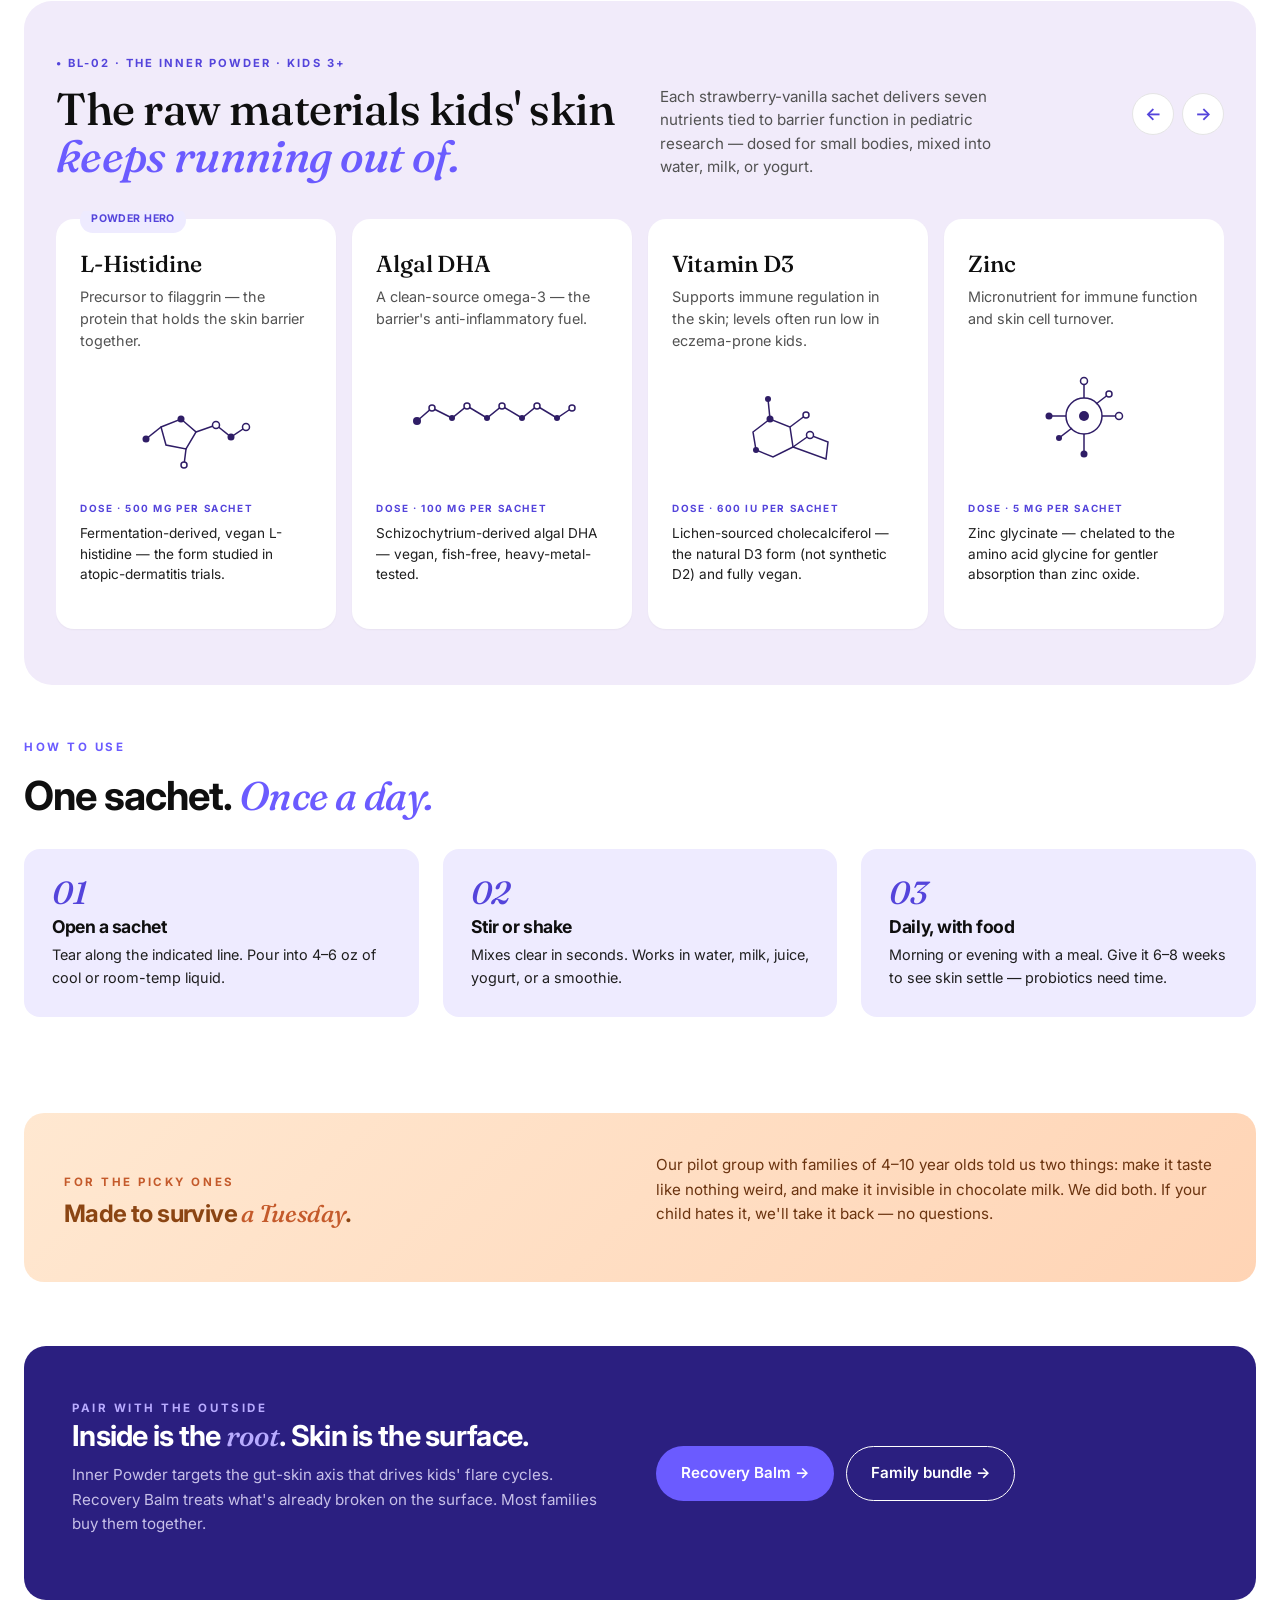
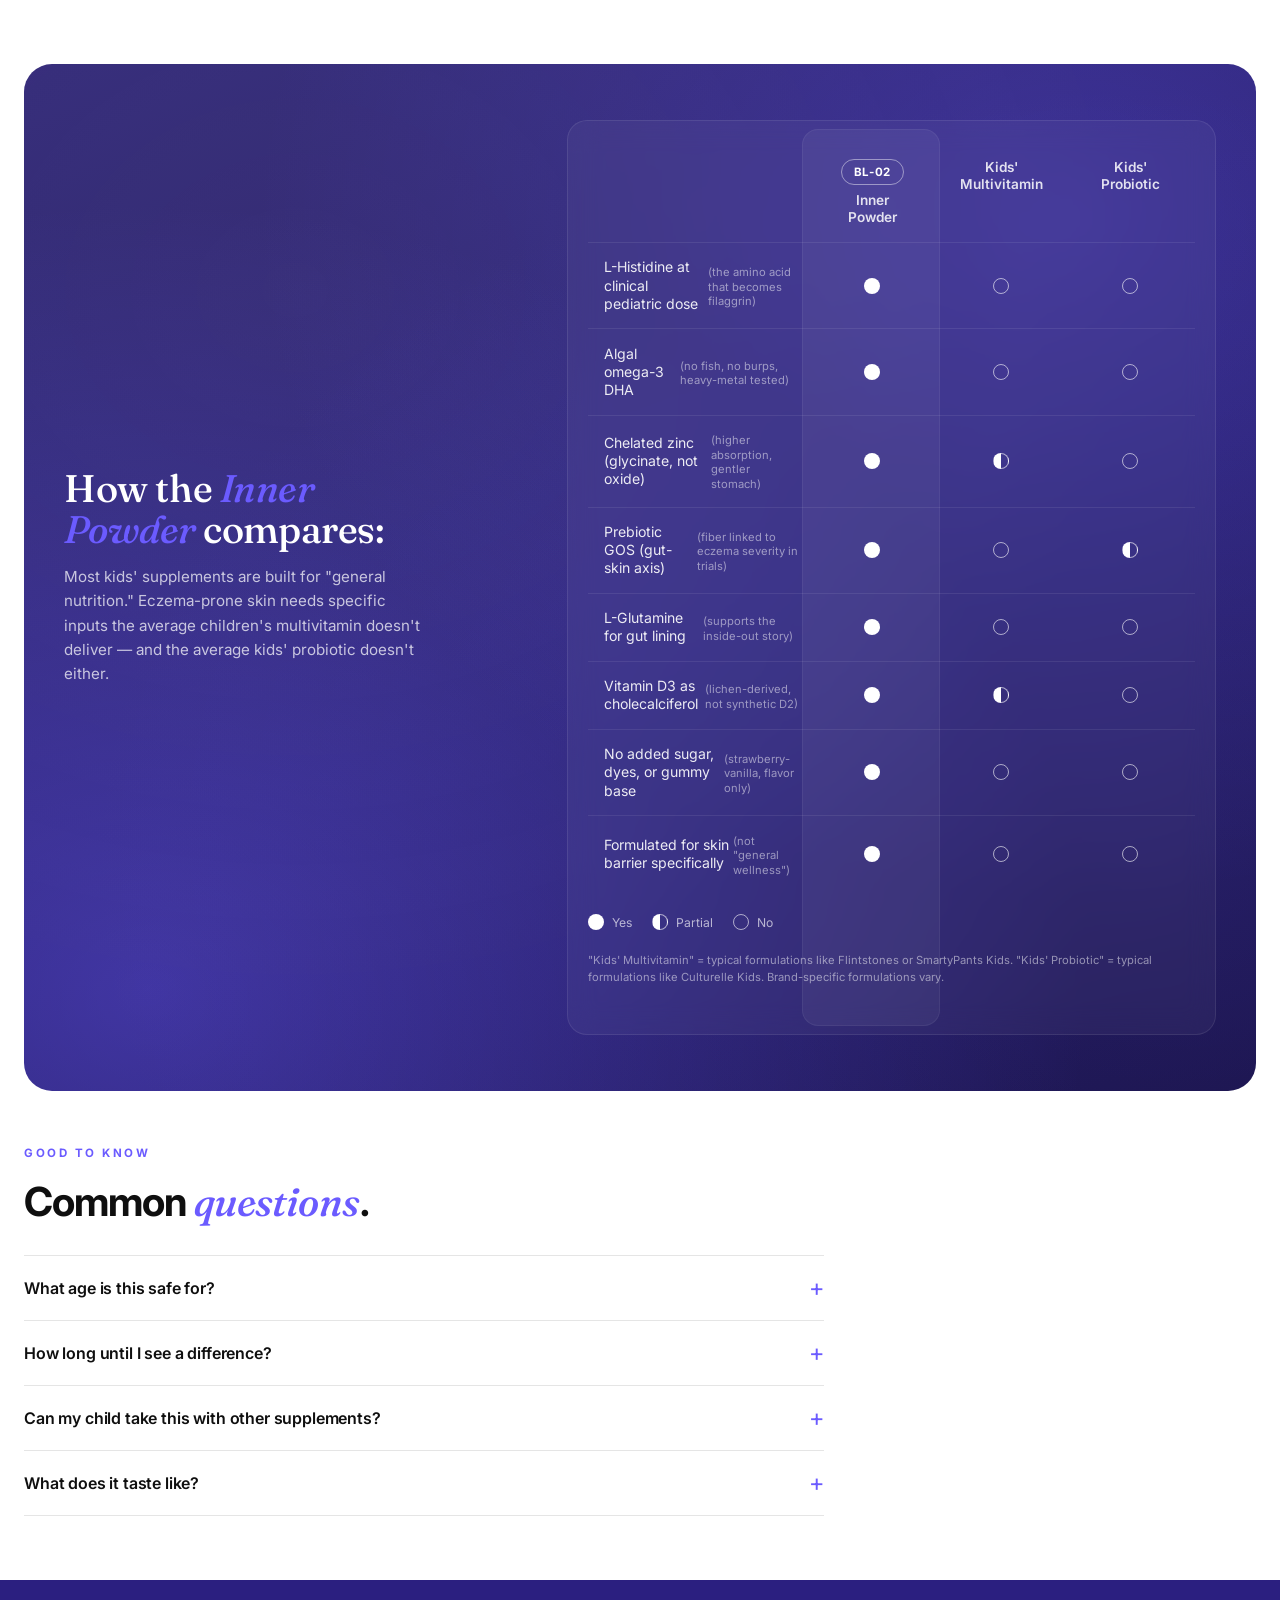
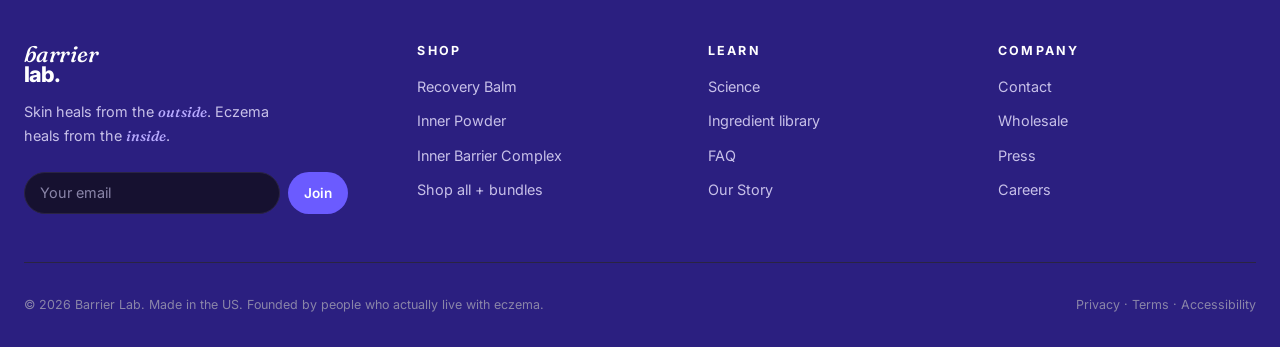
==== commit c8e56b59: "add shopify buy button" ====
--- a/inner-powder.html
+++ b/inner-powder.html
@@ -171,7 +171,181 @@
             </label>
           </div>
 
-          <button class="btn btn-primary btn-full btn-lg js-add-to-cart" data-sku="bl-02" id="pdpAdd">Add to cart — $44.00</button>
+          <div id='product-component-1776883932134'></div>
+          <script type="text/javascript">
+          /*<![CDATA[*/
+          (function () {
+            var scriptURL = 'https://sdks.shopifycdn.com/buy-button/latest/buy-button-storefront.min.js';
+            if (window.ShopifyBuy) {
+              if (window.ShopifyBuy.UI) {
+                ShopifyBuyInit();
+              } else {
+                loadScript();
+              }
+            } else {
+              loadScript();
+            }
+            function loadScript() {
+              var script = document.createElement('script');
+              script.async = true;
+              script.src = scriptURL;
+              (document.getElementsByTagName('head')[0] || document.getElementsByTagName('body')[0]).appendChild(script);
+              script.onload = ShopifyBuyInit;
+            }
+            function ShopifyBuyInit() {
+              var client = ShopifyBuy.buildClient({
+                domain: 'v0y56t-bf.myshopify.com',
+                storefrontAccessToken: 'ab6d510442e7daa4ce7430db9fbc7ab8',
+              });
+              ShopifyBuy.UI.onReady(client).then(function (ui) {
+                ui.createComponent('product', {
+                  id: '9352105951478',
+                  node: document.getElementById('product-component-1776883932134'),
+                  moneyFormat: '%24%7B%7Bamount%7D%7D',
+                  options: {
+            "product": {
+              "styles": {
+                "product": {
+                  "@media (min-width: 601px)": {
+                    "max-width": "100%",
+                    "margin-left": "0",
+                    "margin-bottom": "50px"
+                  },
+                  "text-align": "left"
+                },
+                "title": {
+                  "font-size": "26px"
+                },
+                "button": {
+                  ":hover": {
+                    "background-color": "#6052e6"
+                  },
+                  "background-color": "#6b5bff",
+                  ":focus": {
+                    "background-color": "#6052e6"
+                  }
+                },
+                "price": {
+                  "font-size": "18px"
+                },
+                "compareAt": {
+                  "font-size": "15.299999999999999px"
+                },
+                "unitPrice": {
+                  "font-size": "15.299999999999999px"
+                }
+              },
+              "layout": "horizontal",
+              "contents": {
+                "img": false,
+                "imgWithCarousel": true,
+                "description": true
+              },
+              "width": "100%",
+              "text": {
+                "button": "Add to cart"
+              }
+            },
+            "productSet": {
+              "styles": {
+                "products": {
+                  "@media (min-width: 601px)": {
+                    "margin-left": "-20px"
+                  }
+                }
+              }
+            },
+            "modalProduct": {
+              "contents": {
+                "img": false,
+                "imgWithCarousel": true,
+                "button": false,
+                "buttonWithQuantity": true
+              },
+              "styles": {
+                "product": {
+                  "@media (min-width: 601px)": {
+                    "max-width": "100%",
+                    "margin-left": "0px",
+                    "margin-bottom": "0px"
+                  }
+                },
+                "button": {
+                  ":hover": {
+                    "background-color": "#6052e6"
+                  },
+                  "background-color": "#6b5bff",
+                  ":focus": {
+                    "background-color": "#6052e6"
+                  }
+                },
+                "title": {
+                  "font-family": "Helvetica Neue, sans-serif",
+                  "font-weight": "bold",
+                  "font-size": "26px",
+                  "color": "#4c4c4c"
+                },
+                "price": {
+                  "font-family": "Helvetica Neue, sans-serif",
+                  "font-weight": "normal",
+                  "font-size": "18px",
+                  "color": "#4c4c4c"
+                },
+                "compareAt": {
+                  "font-family": "Helvetica Neue, sans-serif",
+                  "font-weight": "normal",
+                  "font-size": "15.299999999999999px",
+                  "color": "#4c4c4c"
+                },
+                "unitPrice": {
+                  "font-family": "Helvetica Neue, sans-serif",
+                  "font-weight": "normal",
+                  "font-size": "15.299999999999999px",
+                  "color": "#4c4c4c"
+                }
+              },
+              "text": {
+                "button": "Add to cart"
+              }
+            },
+            "option": {},
+            "cart": {
+              "styles": {
+                "button": {
+                  ":hover": {
+                    "background-color": "#6052e6"
+                  },
+                  "background-color": "#6b5bff",
+                  ":focus": {
+                    "background-color": "#6052e6"
+                  }
+                }
+              },
+              "text": {
+                "total": "Subtotal",
+                "button": "Checkout"
+              }
+            },
+            "toggle": {
+              "styles": {
+                "toggle": {
+                  "background-color": "#6b5bff",
+                  ":hover": {
+                    "background-color": "#6052e6"
+                  },
+                  ":focus": {
+                    "background-color": "#6052e6"
+                  }
+                }
+              }
+            }
+          },
+                });
+              });
+            }
+          })();
+          /*]]>*/
+          </script>
 
           <ul class="pdp-benefits">
             <li>Clinically-studied probiotic strains (L. rhamnosus GG, L. paracasei)</li>
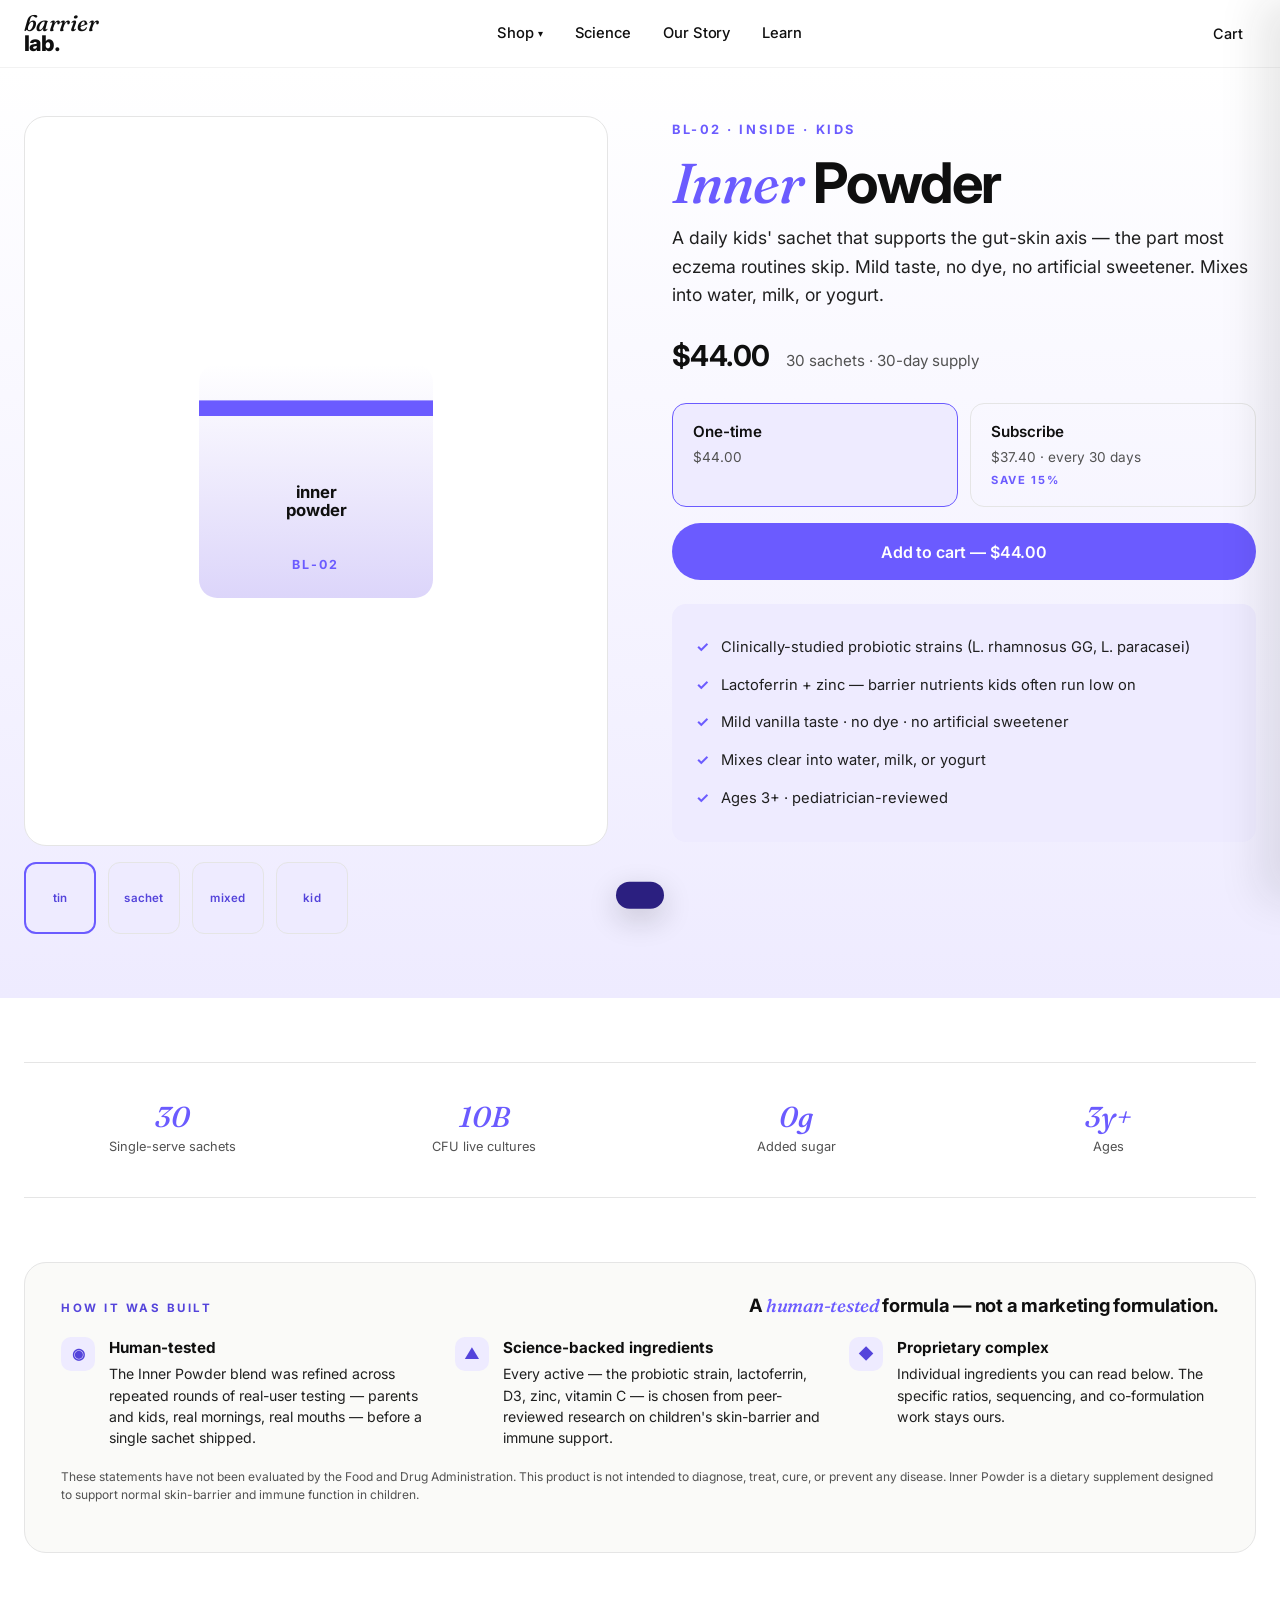
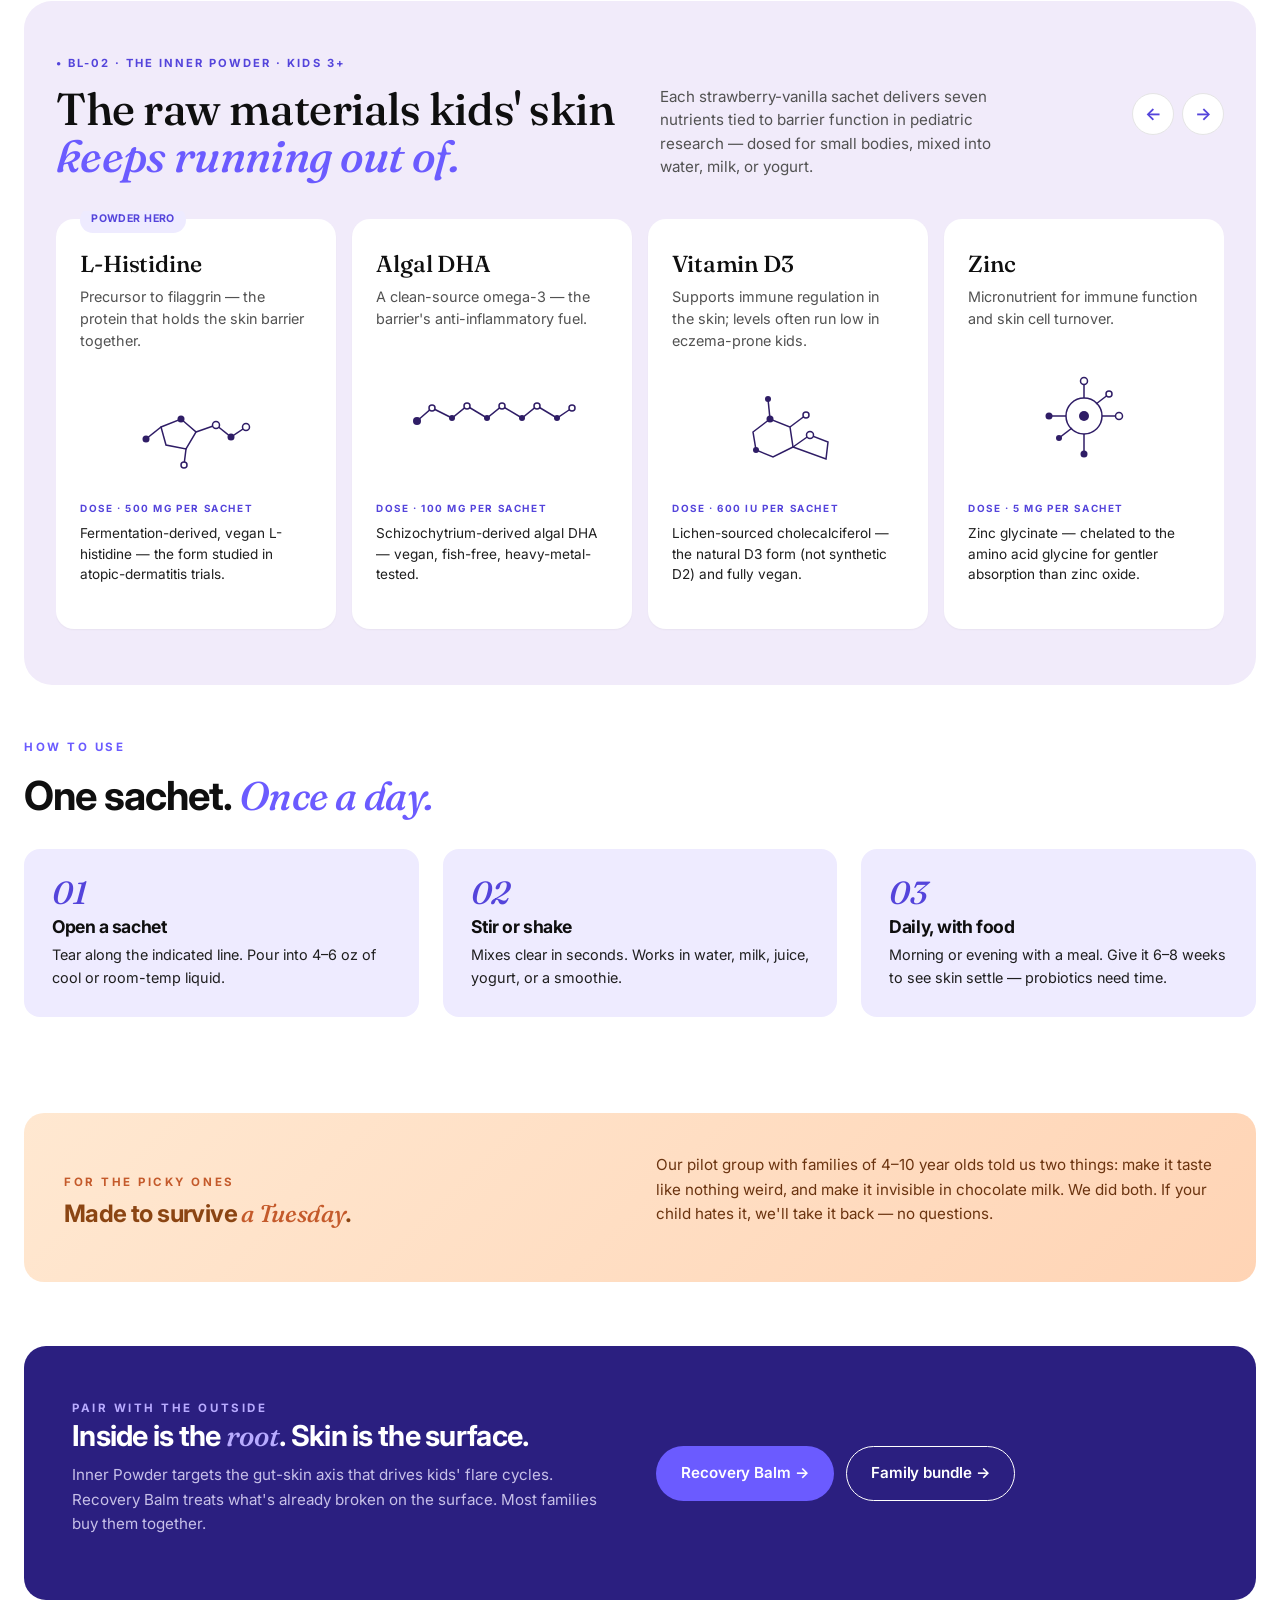
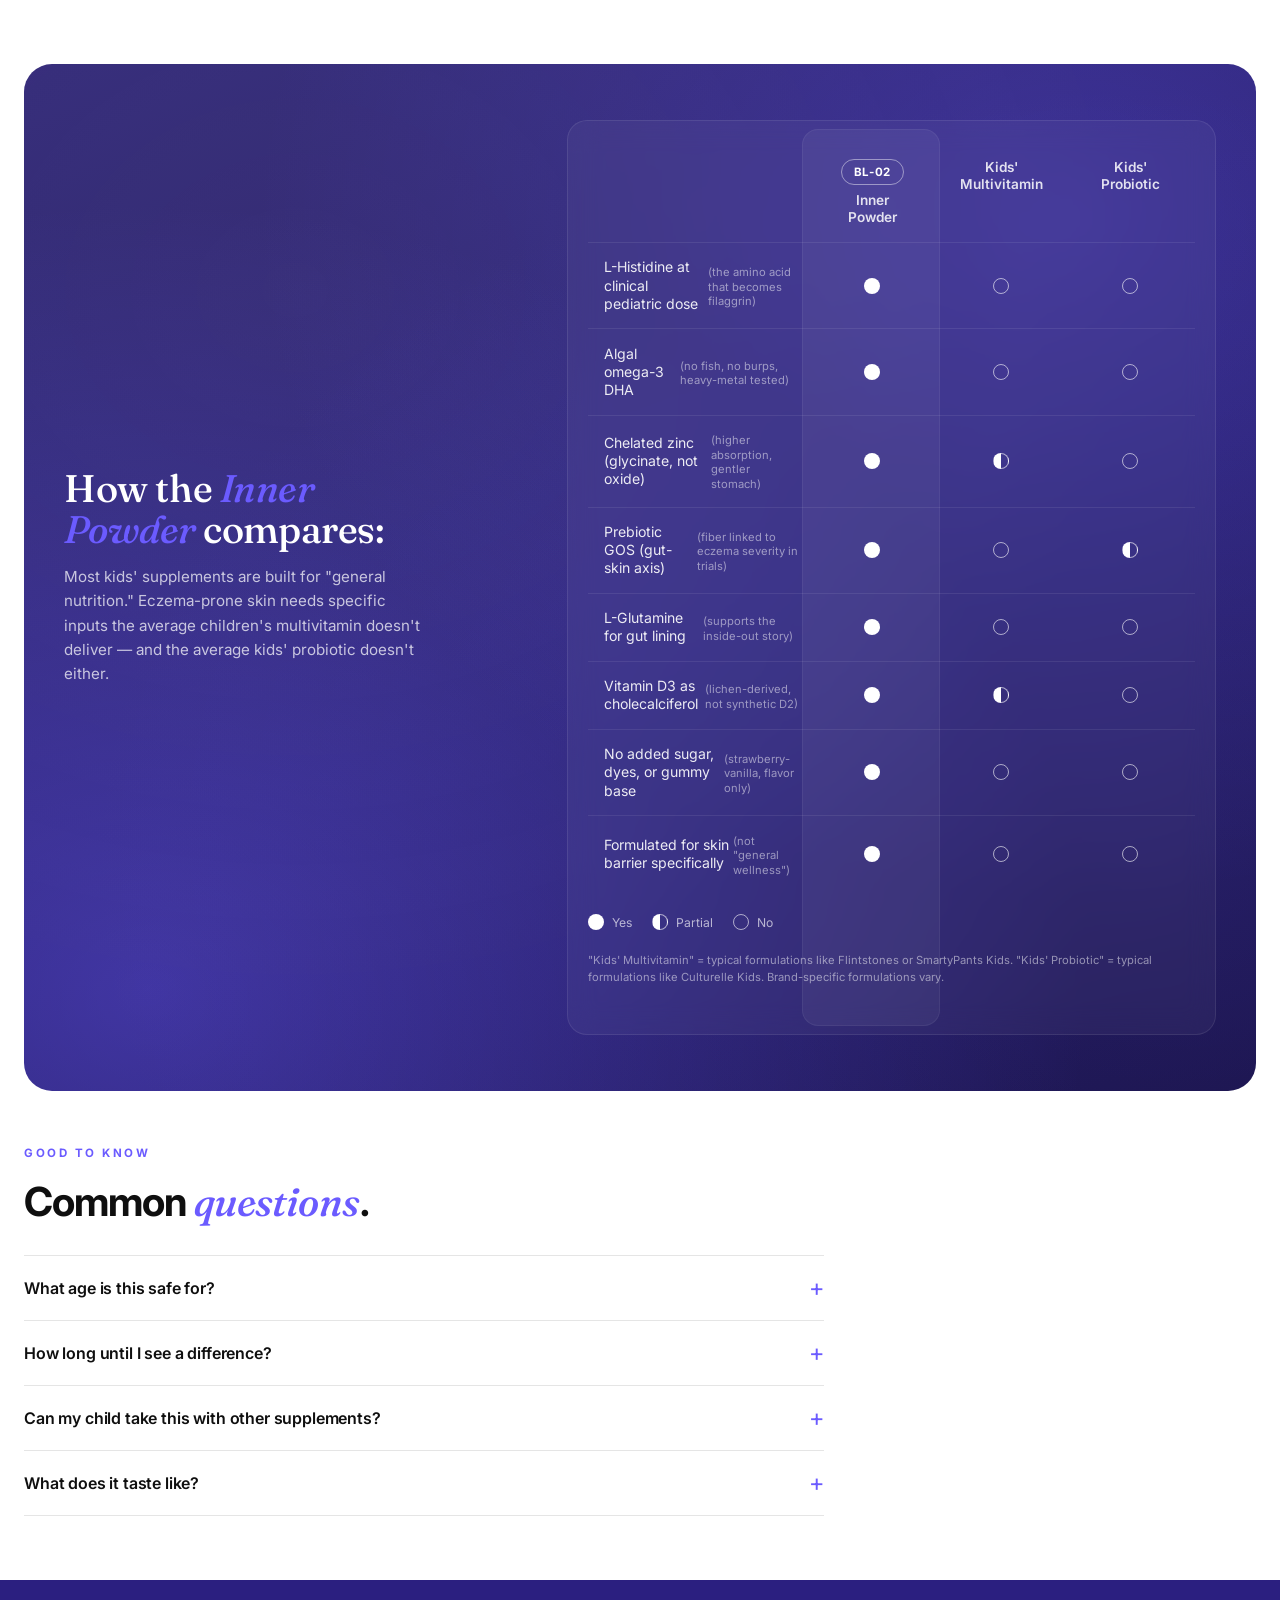
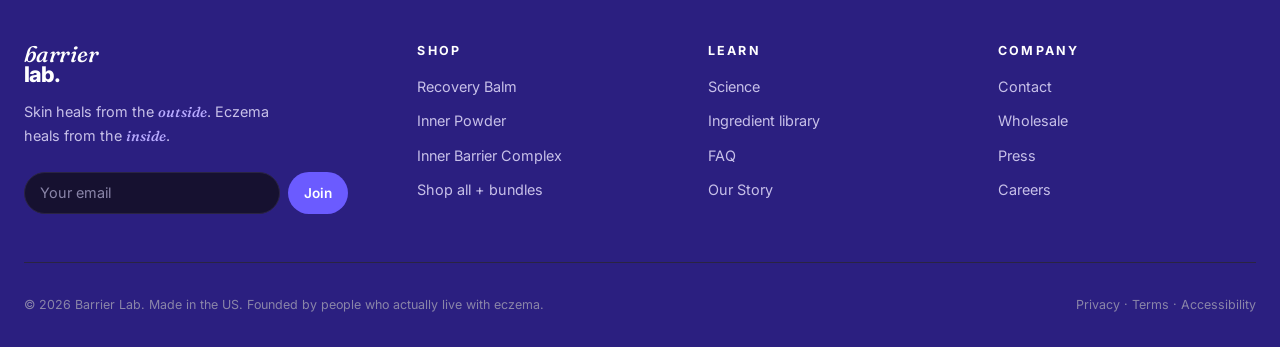
==== commit 6973bddd: "add shopify buy button" ====
--- a/inner-powder.html
+++ b/inner-powder.html
@@ -171,181 +171,7 @@
             </label>
           </div>
 
-          <div id='product-component-1776883932134'></div>
-          <script type="text/javascript">
-          /*<![CDATA[*/
-          (function () {
-            var scriptURL = 'https://sdks.shopifycdn.com/buy-button/latest/buy-button-storefront.min.js';
-            if (window.ShopifyBuy) {
-              if (window.ShopifyBuy.UI) {
-                ShopifyBuyInit();
-              } else {
-                loadScript();
-              }
-            } else {
-              loadScript();
-            }
-            function loadScript() {
-              var script = document.createElement('script');
-              script.async = true;
-              script.src = scriptURL;
-              (document.getElementsByTagName('head')[0] || document.getElementsByTagName('body')[0]).appendChild(script);
-              script.onload = ShopifyBuyInit;
-            }
-            function ShopifyBuyInit() {
-              var client = ShopifyBuy.buildClient({
-                domain: 'v0y56t-bf.myshopify.com',
-                storefrontAccessToken: 'ab6d510442e7daa4ce7430db9fbc7ab8',
-              });
-              ShopifyBuy.UI.onReady(client).then(function (ui) {
-                ui.createComponent('product', {
-                  id: '9352105951478',
-                  node: document.getElementById('product-component-1776883932134'),
-                  moneyFormat: '%24%7B%7Bamount%7D%7D',
-                  options: {
-            "product": {
-              "styles": {
-                "product": {
-                  "@media (min-width: 601px)": {
-                    "max-width": "100%",
-                    "margin-left": "0",
-                    "margin-bottom": "50px"
-                  },
-                  "text-align": "left"
-                },
-                "title": {
-                  "font-size": "26px"
-                },
-                "button": {
-                  ":hover": {
-                    "background-color": "#6052e6"
-                  },
-                  "background-color": "#6b5bff",
-                  ":focus": {
-                    "background-color": "#6052e6"
-                  }
-                },
-                "price": {
-                  "font-size": "18px"
-                },
-                "compareAt": {
-                  "font-size": "15.299999999999999px"
-                },
-                "unitPrice": {
-                  "font-size": "15.299999999999999px"
-                }
-              },
-              "layout": "horizontal",
-              "contents": {
-                "img": false,
-                "imgWithCarousel": true,
-                "description": true
-              },
-              "width": "100%",
-              "text": {
-                "button": "Add to cart"
-              }
-            },
-            "productSet": {
-              "styles": {
-                "products": {
-                  "@media (min-width: 601px)": {
-                    "margin-left": "-20px"
-                  }
-                }
-              }
-            },
-            "modalProduct": {
-              "contents": {
-                "img": false,
-                "imgWithCarousel": true,
-                "button": false,
-                "buttonWithQuantity": true
-              },
-              "styles": {
-                "product": {
-                  "@media (min-width: 601px)": {
-                    "max-width": "100%",
-                    "margin-left": "0px",
-                    "margin-bottom": "0px"
-                  }
-                },
-                "button": {
-                  ":hover": {
-                    "background-color": "#6052e6"
-                  },
-                  "background-color": "#6b5bff",
-                  ":focus": {
-                    "background-color": "#6052e6"
-                  }
-                },
-                "title": {
-                  "font-family": "Helvetica Neue, sans-serif",
-                  "font-weight": "bold",
-                  "font-size": "26px",
-                  "color": "#4c4c4c"
-                },
-                "price": {
-                  "font-family": "Helvetica Neue, sans-serif",
-                  "font-weight": "normal",
-                  "font-size": "18px",
-                  "color": "#4c4c4c"
-                },
-                "compareAt": {
-                  "font-family": "Helvetica Neue, sans-serif",
-                  "font-weight": "normal",
-                  "font-size": "15.299999999999999px",
-                  "color": "#4c4c4c"
-                },
-                "unitPrice": {
-                  "font-family": "Helvetica Neue, sans-serif",
-                  "font-weight": "normal",
-                  "font-size": "15.299999999999999px",
-                  "color": "#4c4c4c"
-                }
-              },
-              "text": {
-                "button": "Add to cart"
-              }
-            },
-            "option": {},
-            "cart": {
-              "styles": {
-                "button": {
-                  ":hover": {
-                    "background-color": "#6052e6"
-                  },
-                  "background-color": "#6b5bff",
-                  ":focus": {
-                    "background-color": "#6052e6"
-                  }
-                }
-              },
-              "text": {
-                "total": "Subtotal",
-                "button": "Checkout"
-              }
-            },
-            "toggle": {
-              "styles": {
-                "toggle": {
-                  "background-color": "#6b5bff",
-                  ":hover": {
-                    "background-color": "#6052e6"
-                  },
-                  ":focus": {
-                    "background-color": "#6052e6"
-                  }
-                }
-              }
-            }
-          },
-                });
-              });
-            }
-          })();
-          /*]]>*/
-          </script>
+          <button class="btn btn-primary btn-full btn-lg js-add-to-cart" data-sku="bl-02" id="pdpAdd">Add to cart — $44.00</button>
 
           <ul class="pdp-benefits">
             <li>Clinically-studied probiotic strains (L. rhamnosus GG, L. paracasei)</li>
